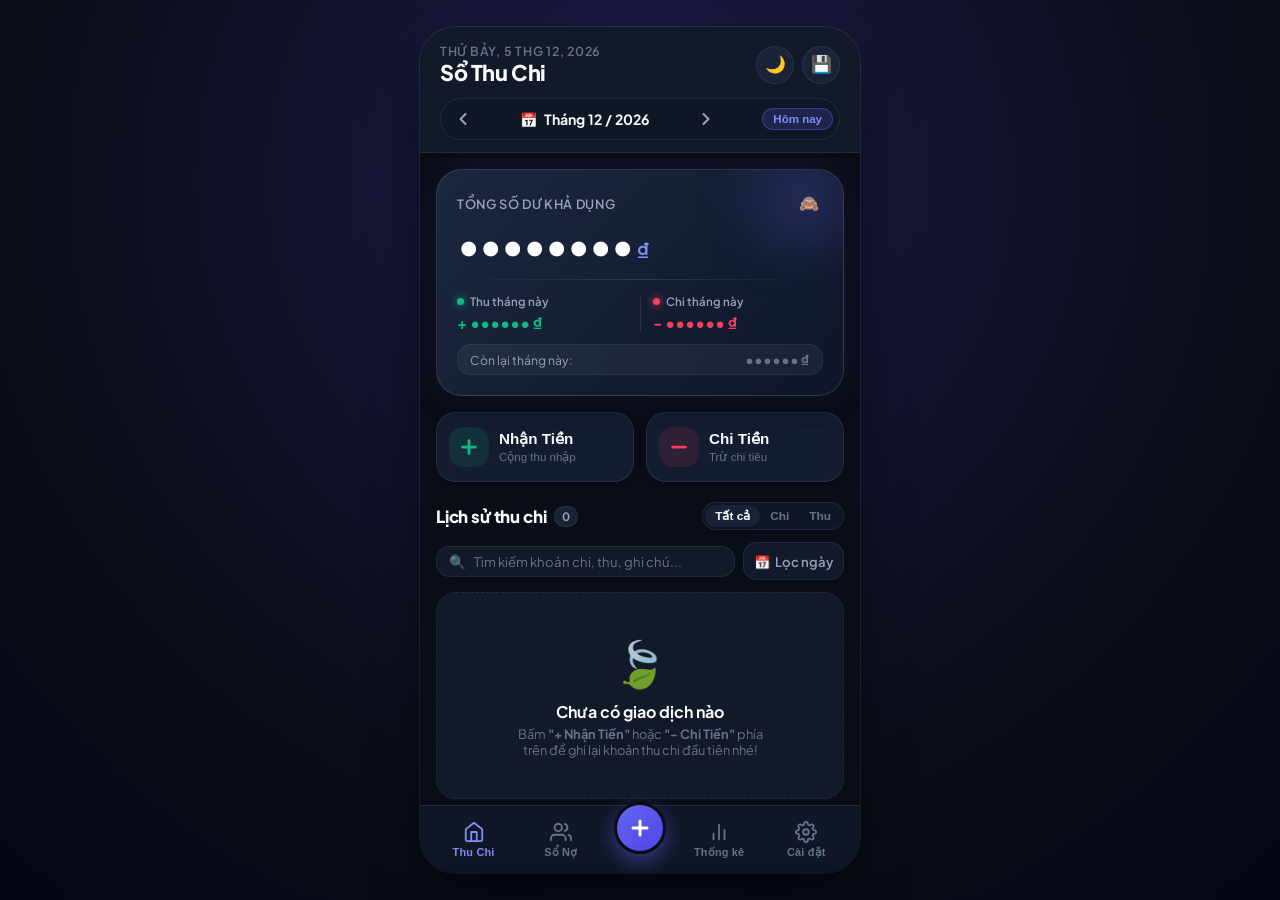
==== expense-tracker-app/android/app/src/main/assets/index.html @ 04d83566 "Add custom Date Range Filter with presets and stats aggregation" ====
<!DOCTYPE html>
<html lang="vi">
<head>
  <meta charset="UTF-8">
  <meta name="viewport" content="width=device-width, initial-scale=1.0, maximum-scale=1.0, user-scalable=no, viewport-fit=cover">
  <title>Sổ Thu Chi - Quản Lý Chi Tiêu Cá Nhân</title>
  <meta name="description" content="Ứng dụng quản lý thu chi cá nhân đơn giản, lưu trên máy, bảo mật tuyệt đối, xem chi tiêu theo tháng.">
  <meta name="theme-color" content="#0f172a">
  <meta name="apple-mobile-web-app-capable" content="yes">
  <meta name="apple-mobile-web-app-status-bar-style" content="black-translucent">
  <meta name="apple-mobile-web-app-title" content="Sổ Thu Chi">
  <link rel="icon" type="image/svg+xml" href="icon.svg">
  <link rel="apple-touch-icon" href="icon.svg">
  <link rel="manifest" href="manifest.json">
  <!-- Fonts -->
  <link rel="preconnect" href="https://fonts.googleapis.com">
  <link rel="preconnect" href="https://fonts.gstatic.com" crossorigin>
  <link href="https://fonts.googleapis.com/css2?family=Plus+Jakarta+Sans:wght@400;500;600;700;800&display=swap" rel="stylesheet">
  <link rel="stylesheet" href="style.css">
</head>
<body class="theme-dark">
  <div class="app-viewport">
    <div class="mobile-container" id="app">
      <!-- HEADER -->
      <header class="app-header">
        <div class="header-top">
          <div class="user-greeting">
            <span class="greeting-subtitle" id="current-day-label">Hôm nay</span>
            <h1 class="greeting-title">Sổ Thu Chi</h1>
          </div>
          <div class="header-actions">
            <button class="icon-btn" id="btn-theme-toggle" title="Đổi giao diện Sáng/Tối" aria-label="Đổi giao diện">
              <span class="icon" id="theme-icon">🌙</span>
            </button>
            <button class="icon-btn" id="btn-export-quick" title="Sao lưu nhanh dữ liệu" aria-label="Sao lưu">
              <span class="icon">💾</span>
            </button>
          </div>
        </div>

        <!-- MONTH SELECTOR -->
        <div class="month-selector-bar">
          <button class="nav-arrow-btn" id="prev-month-btn" aria-label="Tháng trước">
            <svg width="20" height="20" viewBox="0 0 24 24" fill="none" stroke="currentColor" stroke-width="2.5" stroke-linecap="round" stroke-linejoin="round"><polyline points="15 18 9 12 15 6"></polyline></svg>
          </button>
          <div class="month-display" id="month-display-btn">
            <span class="calendar-icon">📅</span>
            <span id="current-month-text" class="month-text">Tháng 10 / 2026</span>
          </div>
          <button class="nav-arrow-btn" id="next-month-btn" aria-label="Tháng sau">
            <svg width="20" height="20" viewBox="0 0 24 24" fill="none" stroke="currentColor" stroke-width="2.5" stroke-linecap="round" stroke-linejoin="round"><polyline points="9 18 15 12 9 6"></polyline></svg>
          </button>
          <button class="today-chip-btn" id="today-chip-btn">Hôm nay</button>
        </div>
      </header>

      <!-- MAIN CONTENT VIEW AREA -->
      <main class="app-main">
        <!-- VIEW 1: HOME (SỔ THU CHI) -->
        <section id="view-home" class="app-view active">
          <!-- FINANCIAL BALANCE CARD -->
          <div class="balance-card">
            <div class="balance-card-glow"></div>
            <div class="balance-top">
              <span class="balance-label">Tổng số dư khả dụng</span>
              <button class="balance-eye-btn" id="btn-toggle-balance-privacy" title="Ẩn/Hiện số tiền">
                <span id="balance-eye-icon">👁️</span>
              </button>
            </div>
            <div class="balance-amount-wrapper">
              <h2 class="balance-amount" id="total-balance-display">0 <span class="currency-symbol">₫</span></h2>
            </div>
            
            <div class="balance-divider"></div>

            <div class="month-stats-grid">
              <div class="stat-col income-stat">
                <div class="stat-header">
                  <span class="stat-indicator-dot green"></span>
                  <span class="stat-title">Thu tháng này</span>
                </div>
                <div class="stat-val green-text" id="month-income-display">+ 0 ₫</div>
              </div>
              <div class="stat-v-sep"></div>
              <div class="stat-col expense-stat">
                <div class="stat-header">
                  <span class="stat-indicator-dot red"></span>
                  <span class="stat-title">Chi tháng này</span>
                </div>
                <div class="stat-val red-text" id="month-expense-display">- 0 ₫</div>
              </div>
            </div>

            <div class="month-net-badge" id="month-net-badge">
              <span>Còn lại tháng này: </span>
              <strong id="month-net-display">0 ₫</strong>
            </div>
          </div>

          <!-- BIG FAST ACTION BUTTONS -->
          <div class="quick-action-row">
            <button class="hero-action-btn income-btn" id="btn-quick-income">
              <div class="btn-icon-circle green-bg">
                <svg width="22" height="22" viewBox="0 0 24 24" fill="none" stroke="currentColor" stroke-width="3" stroke-linecap="round" stroke-linejoin="round"><line x1="12" y1="5" x2="12" y2="19"></line><line x1="5" y1="12" x2="19" y2="12"></line></svg>
              </div>
              <div class="btn-texts">
                <span class="btn-primary-text">Nhận Tiền</span>
                <span class="btn-sub-text">Cộng thu nhập</span>
              </div>
            </button>

            <button class="hero-action-btn expense-btn" id="btn-quick-expense">
              <div class="btn-icon-circle red-bg">
                <svg width="22" height="22" viewBox="0 0 24 24" fill="none" stroke="currentColor" stroke-width="3" stroke-linecap="round" stroke-linejoin="round"><line x1="5" y1="12" x2="19" y2="12"></line></svg>
              </div>
              <div class="btn-texts">
                <span class="btn-primary-text">Chi Tiền</span>
                <span class="btn-sub-text">Trừ chi tiêu</span>
              </div>
            </button>
          </div>

          <!-- TRANSACTIONS SECTION -->
          <div class="transactions-section">
            <div class="section-header-row">
              <div class="title-with-count">
                <h3 class="section-title">Lịch sử thu chi</h3>
                <span class="count-badge" id="tx-count-badge">0</span>
              </div>
              <!-- Quick Filter Pills -->
              <div class="filter-pills">
                <button class="filter-pill active" data-filter="all">Tất cả</button>
                <button class="filter-pill" data-filter="expense">Chi</button>
                <button class="filter-pill" data-filter="income">Thu</button>
              </div>
            </div>

            <!-- SEARCH BAR & DATE FILTER ROW -->
            <div class="search-filter-row">
              <div class="search-box">
                <span class="search-icon">🔍</span>
                <input type="text" id="search-input" placeholder="Tìm kiếm khoản chi, thu, ghi chú..." />
                <button class="clear-search-btn" id="clear-search-btn" style="display: none;">✕</button>
              </div>
              <div class="date-filter-box" id="date-filter-box" title="Bấm để lọc theo khoảng ngày (quý, nửa năm, năm...)">
                <button type="button" class="btn-date-filter" id="btn-date-filter" aria-label="Lọc theo khoảng ngày">
                  <span class="date-icon">📅</span>
                  <span id="date-filter-text" class="date-text">Lọc ngày</span>
                </button>
                <button type="button" class="btn-clear-date" id="btn-clear-date" title="Xóa lọc ngày, xem cả tháng" style="display: none;" aria-label="Xóa lọc ngày">✕</button>
              </div>
            </div>

            <!-- ACTIVE DATE FILTER BANNER -->
            <div id="active-date-banner" class="active-date-banner" style="display: none;">
              <div class="banner-left">
                <span class="banner-icon">📅</span>
                <span>Đang lọc: <strong id="active-date-banner-text">--</strong></span>
              </div>
              <button type="button" id="btn-banner-clear-date" class="banner-clear-btn">Xem cả tháng ✕</button>
            </div>

            <!-- TRANSACTIONS LIST CONTAINER -->
            <div class="tx-list-container" id="tx-list-container">
              <!-- Rendered via JS -->
            </div>
          </div>
        </section>

        <!-- VIEW 2: STATISTICS (THỐNG KÊ CHI TIÊU) -->
        <section id="view-stats" class="app-view">
          <div class="stats-card">
            <h3 class="stats-heading">Phân tích tháng <span id="stats-month-label">10/2026</span></h3>
            
            <div class="stats-overview-box">
              <div class="stats-row">
                <span>Tổng chi tiêu:</span>
                <strong class="red-text" id="stats-total-expense">0 ₫</strong>
              </div>
              <div class="stats-row">
                <span>Tổng thu vào:</span>
                <strong class="green-text" id="stats-total-income">0 ₫</strong>
              </div>
              <div class="stats-row highlight">
                <span>Tỷ lệ tiết kiệm:</span>
                <strong id="stats-saving-rate">0%</strong>
              </div>
            </div>

            <!-- Spending Breakdown by Category -->
            <div class="breakdown-section">
              <h4 class="breakdown-title">Chi tiết theo danh mục</h4>
              <div id="stats-category-list" class="stats-category-list">
                <!-- Rendered via JS -->
              </div>
            </div>
          </div>
        </section>

        <!-- VIEW: DEBT TRACKER (SỔ NỢ) -->
        <section id="view-debts" class="app-view">
          <div class="debts-header-card">
            <div class="debts-summary-row">
              <div class="debts-summary-item">
                <span class="debts-summary-label">Tổng tiền đang cho vay</span>
                <h3 class="debts-summary-val red-text" id="debts-total-remaining">0 ₫</h3>
              </div>
              <button type="button" class="btn-create-debt" id="btn-open-create-debt">
                <span>+ Cho vay mới</span>
              </button>
            </div>
            <div class="debts-stats-mini">
              <span>Đã thu hồi: <strong class="green-text" id="debts-total-repaid">0 ₫</strong></span>
              <span>•</span>
              <span id="debts-people-count">0 người đang nợ</span>
            </div>
          </div>

          <!-- DEBTS FILTER TABS -->
          <div class="debts-filter-row">
            <button class="debt-filter-btn active" data-debt-filter="active">Đang nợ (<span id="count-debts-active">0</span>)</button>
            <button class="debt-filter-btn" data-debt-filter="settled">Đã trả hết (<span id="count-debts-settled">0</span>)</button>
            <button class="debt-filter-btn" data-debt-filter="all">Tất cả</button>
          </div>

          <!-- DEBTS LIST CONTAINER -->
          <div class="debts-list-container" id="debts-list-container">
            <!-- Rendered via JS -->
          </div>
        </section>

        <!-- VIEW 3: SETTINGS & BACKUP (CÀI ĐẶT & SAO LƯU) -->
        <section id="view-settings" class="app-view">
          <!-- CLOUD SYNC & GOOGLE ACCOUNT CARD -->
          <div class="settings-group" id="group-cloud-sync" style="background: linear-gradient(135deg, rgba(99, 102, 241, 0.12) 0%, rgba(6, 182, 212, 0.08) 100%); border: 1px solid rgba(99, 102, 241, 0.35); border-radius: var(--radius-xl); padding: 18px; margin-bottom: 20px;">
            <div style="display: flex; justify-content: space-between; align-items: center; margin-bottom: 10px;">
              <h3 style="margin: 0; font-size: 1.05rem; font-weight: 800; color: var(--text-primary); display: flex; align-items: center; gap: 8px;">
                ☁️ Đồng Bộ Đám Mây
              </h3>
              <span id="sync-status-badge" style="font-size: 0.72rem; padding: 3px 10px; border-radius: 12px; font-weight: 700; background: rgba(148, 163, 184, 0.2); color: var(--text-muted);">
                Chưa đăng nhập
              </span>
            </div>

            <!-- Khi CHƯA đăng nhập -->
            <div id="cloud-unauth-box" style="display: block;">
              <p style="font-size: 0.8rem; color: var(--text-secondary); margin: 0 0 14px 0; line-height: 1.4;">
                Đăng nhập tài khoản để tự động lưu dữ liệu lên đám mây Google. Đổi máy hay hỏng điện thoại chỉ cần đăng nhập lại là dữ liệu tự khôi phục 100%!
              </p>
              <div style="display: flex; flex-direction: column; gap: 8px;">
                <button type="button" id="btn-login-google" style="display: flex; align-items: center; justify-content: center; gap: 10px; padding: 12px; border-radius: var(--radius-lg); background: #ffffff; color: #1f2937; border: 1px solid #e5e7eb; font-weight: 700; font-size: 0.88rem; cursor: pointer; box-shadow: 0 2px 8px rgba(0,0,0,0.15); transition: var(--transition);">
                  <svg width="18" height="18" viewBox="0 0 48 48"><path fill="#EA4335" d="M24 9.5c3.54 0 6.71 1.22 9.21 3.6l6.85-6.85C35.9 2.38 30.47 0 24 0 14.62 0 6.51 5.38 2.56 13.22l7.98 6.19C12.43 13.72 17.74 9.5 24 9.5z"/><path fill="#4285F4" d="M46.98 24.55c0-1.57-.15-3.09-.38-4.55H24v9.02h12.94c-.58 2.96-2.26 5.48-4.78 7.18l7.73 6c4.51-4.18 7.09-10.36 7.09-17.65z"/><path fill="#FBBC05" d="M10.53 28.59c-.48-1.45-.76-2.99-.76-4.59s.27-3.14.76-4.59l-7.98-6.19C.92 16.46 0 20.12 0 24c0 3.88.92 7.54 2.56 10.78l7.97-6.19z"/><path fill="#34A853" d="M24 48c6.48 0 11.93-2.13 15.89-5.81l-7.73-6c-2.15 1.45-4.92 2.3-8.16 2.3-6.26 0-11.57-4.22-13.47-9.91l-7.98 6.19C6.51 42.62 14.62 48 24 48z"/></svg>
                  Đăng nhập bằng Google
                </button>
                <button type="button" id="btn-login-email-modal" class="dialog-btn secondary" style="padding: 10px; font-size: 0.82rem; text-align: center; border-radius: var(--radius-lg); background: rgba(255,255,255,0.06); border: 1px solid var(--border-color); color: var(--text-primary); cursor: pointer;">
                  Đăng nhập / Đăng ký bằng Email & Mật khẩu
                </button>
              </div>
            </div>

            <!-- Khi ĐÃ đăng nhập -->
            <div id="cloud-auth-box" style="display: none;">
              <div style="display: flex; align-items: center; gap: 12px; margin-bottom: 14px;">
                <div id="user-avatar" style="width: 44px; height: 44px; border-radius: 50%; background: #6366f1; color: #fff; font-weight: 800; font-size: 1.1rem; display: flex; align-items: center; justify-content: center; flex-shrink: 0; border: 2px solid #818cf8; overflow: hidden;">
                  U
                </div>
                <div style="flex: 1; overflow: hidden;">
                  <div id="user-display-name" style="font-weight: 800; font-size: 0.95rem; color: var(--text-primary); text-overflow: ellipsis; overflow: hidden; white-space: nowrap;">
                    Tên tài khoản
                  </div>
                  <div id="user-display-email" style="font-size: 0.78rem; color: var(--text-secondary); text-overflow: ellipsis; overflow: hidden; white-space: nowrap;">
                    email@gmail.com
                  </div>
                </div>
              </div>
              <div style="display: flex; gap: 8px;">
                <button type="button" id="btn-manual-sync" class="setting-action-btn primary" style="flex: 1; padding: 10px; font-size: 0.82rem; background: #6366f1;">
                  🔄 Đồng bộ ngay
                </button>
                <button type="button" id="btn-logout" class="setting-action-btn" style="padding: 10px 14px; font-size: 0.82rem;">
                  Đăng xuất
                </button>
              </div>
            </div>
          </div>

          <div class="settings-group">
            <h3 class="settings-group-title">Thiết lập ví</h3>
            
            <div class="setting-item">
              <div class="setting-info">
                <span class="setting-name">Số dư ban đầu</span>
                <span class="setting-desc">Số tiền sẵn có trong ví (tự cộng dồn khi thu hồi nợ)</span>
              </div>
              <div style="display: flex; align-items: center; gap: 8px;">
                <span class="setting-badge" id="setting-initial-balance-val">0 ₫</span>
                <button class="setting-action-btn" id="btn-set-initial-balance">Chỉnh sửa</button>
              </div>
            </div>

            <div class="setting-item">
              <div class="setting-info">
                <span class="setting-name">Đơn vị tiền tệ</span>
                <span class="setting-desc">Đồng Việt Nam (VND - ₫)</span>
              </div>
              <span class="setting-badge">VND</span>
            </div>
          </div>

          <div class="settings-group">
            <h3 class="settings-group-title">Sao lưu & Bảo vệ dữ liệu</h3>
            <p class="settings-note">💡 Tất cả dữ liệu được lưu an toàn 100% trong bộ nhớ máy của bạn, không gửi lên bất kỳ máy chủ nào.</p>

            <div class="setting-item">
              <div class="setting-info">
                <span class="setting-name">Xuất file sao lưu (JSON)</span>
                <span class="setting-desc">Tải dữ liệu về máy để cất giữ hoặc đổi điện thoại</span>
              </div>
              <div style="display: flex; gap: 8px;">
                <button class="setting-action-btn" id="btn-preview-json">Xem mã</button>
                <button class="setting-action-btn primary" id="btn-export-json">Tải về</button>
              </div>
            </div>

            <div class="setting-item">
              <div class="setting-info">
                <span class="setting-name">Xuất ra Excel (CSV)</span>
                <span class="setting-desc">Xem bảng tính chi tiết thu chi trên máy tính</span>
              </div>
              <button class="setting-action-btn" id="btn-export-csv">Xuất CSV</button>
            </div>

            <div class="setting-item">
              <div class="setting-info">
                <span class="setting-name">Khôi phục dữ liệu từ file</span>
                <span class="setting-desc">Nhập lại file sao lưu JSON đã tải trước đó</span>
              </div>
              <div style="display: flex; gap: 8px;">
                <button class="setting-action-btn" id="btn-trigger-import">Chọn file</button>
                <button class="setting-action-btn" id="btn-trigger-paste">Dán mã</button>
              </div>
              <input type="file" id="file-import-input" accept=".json,application/json,text/plain" style="display: none;" />
            </div>
          </div>

          <div class="settings-group danger-zone">
            <h3 class="settings-group-title text-danger">Vùng nguy hiểm</h3>
            <div class="setting-item">
              <div class="setting-info">
                <span class="setting-name text-danger">Xóa toàn bộ dữ liệu</span>
                <span class="setting-desc">Xóa trắng tất cả ghi chép và đưa về ban đầu</span>
              </div>
              <button class="setting-action-btn danger" id="btn-reset-all">Xóa hết</button>
            </div>
          </div>



          <div class="app-version-footer">
            <span>Sổ Thu Chi Cá Nhân • Phiên bản 1.0.0</span>
            <small>Lưu trữ nội bộ an toàn & riêng tư</small>
          </div>
        </section>
      </main>

      <!-- BOTTOM NAVIGATION BAR -->
      <nav class="bottom-nav">
        <button class="nav-item active" data-view="view-home" id="nav-btn-home">
          <span class="nav-icon">
            <svg width="22" height="22" viewBox="0 0 24 24" fill="none" stroke="currentColor" stroke-width="2" stroke-linecap="round" stroke-linejoin="round"><path d="M3 9l9-7 9 7v11a2 2 0 0 1-2 2H5a2 2 0 0 1-2-2z"></path><polyline points="9 22 9 12 15 12 15 22"></polyline></svg>
          </span>
          <span class="nav-label">Thu Chi</span>
        </button>

        <button class="nav-item" data-view="view-debts" id="nav-btn-debts">
          <span class="nav-icon">
            <svg width="22" height="22" viewBox="0 0 24 24" fill="none" stroke="currentColor" stroke-width="2" stroke-linecap="round" stroke-linejoin="round"><path d="M17 21v-2a4 4 0 0 0-4-4H5a4 4 0 0 0-4 4v2"></path><circle cx="9" cy="7" r="4"></circle><path d="M23 21v-2a4 4 0 0 0-3-3.87"></path><path d="M16 3.13a4 4 0 0 1 0 7.75"></path></svg>
          </span>
          <span class="nav-label">Sổ Nợ</span>
        </button>

        <!-- Floating Add Center Button -->
        <button class="nav-fab-btn" id="btn-fab-add" aria-label="Thêm khoản thu chi">
          <div class="fab-circle">
            <svg width="24" height="24" viewBox="0 0 24 24" fill="none" stroke="currentColor" stroke-width="3" stroke-linecap="round" stroke-linejoin="round"><line x1="12" y1="5" x2="12" y2="19"></line><line x1="5" y1="12" x2="19" y2="12"></line></svg>
          </div>
        </button>

        <button class="nav-item" data-view="view-stats" id="nav-btn-stats">
          <span class="nav-icon">
            <svg width="22" height="22" viewBox="0 0 24 24" fill="none" stroke="currentColor" stroke-width="2" stroke-linecap="round" stroke-linejoin="round"><line x1="18" y1="20" x2="18" y2="10"></line><line x1="12" y1="20" x2="12" y2="4"></line><line x1="6" y1="20" x2="6" y2="14"></line></svg>
          </span>
          <span class="nav-label">Thống kê</span>
        </button>

        <button class="nav-item" data-view="view-settings" id="nav-btn-settings">
          <span class="nav-icon">
            <svg width="22" height="22" viewBox="0 0 24 24" fill="none" stroke="currentColor" stroke-width="2" stroke-linecap="round" stroke-linejoin="round"><circle cx="12" cy="12" r="3"></circle><path d="M19.4 15a1.65 1.65 0 0 0 .33 1.82l.06.06a2 2 0 0 1 0 2.83 2 2 0 0 1-2.83 0l-.06-.06a1.65 1.65 0 0 0-1.82-.33 1.65 1.65 0 0 0-1 1.51V21a2 2 0 0 1-2 2 2 2 0 0 1-2-2v-.09A1.65 1.65 0 0 0 9 19.4a1.65 1.65 0 0 0-1.82.33l-.06.06a2 2 0 0 1-2.83 0 2 2 0 0 1 0-2.83l.06-.06a1.65 1.65 0 0 0 .33-1.82 1.65 1.65 0 0 0-1.51-1H3a2 2 0 0 1-2-2 2 2 0 0 1 2-2h.09A1.65 1.65 0 0 0 4.6 9a1.65 1.65 0 0 0-.33-1.82l-.06-.06a2 2 0 0 1 0-2.83 2 2 0 0 1 2.83 0l.06.06a1.65 1.65 0 0 0 1.82.33H9a1.65 1.65 0 0 0 1-1.51V3a2 2 0 0 1 2-2 2 2 0 0 1 2 2v.09a1.65 1.65 0 0 0 1 1.51 1.65 1.65 0 0 0 1.82-.33l.06-.06a2 2 0 0 1 2.83 0 2 2 0 0 1 0 2.83l-.06.06a1.65 1.65 0 0 0-.33 1.82V9a1.65 1.65 0 0 0 1.51 1H21a2 2 0 0 1 2 2 2 2 0 0 1-2 2h-.09a1.65 1.65 0 0 0-1.51 1z"></path></svg>
          </span>
          <span class="nav-label">Cài đặt</span>
        </button>
      </nav>

      <!-- BOTTOM SHEET MODAL: ADD / EDIT TRANSACTION -->
      <div class="bottom-sheet-backdrop" id="modal-backdrop"></div>
      <div class="bottom-sheet" id="modal-tx">
        <div class="sheet-drag-handle"></div>
        <div class="sheet-header">
          <h3 class="sheet-title" id="sheet-title">Thêm Giao Dịch Mới</h3>
          <button class="sheet-close-btn" id="modal-close-btn" aria-label="Đóng">&times;</button>
        </div>

        <div class="sheet-body">
          <!-- TYPE SWITCHER -->
          <div class="tx-type-toggle">
            <button class="type-btn expense-toggle active" id="btn-type-expense" type="button">
              <span class="type-dot red"></span> Chi Tiêu
            </button>
            <button class="type-btn income-toggle" id="btn-type-income" type="button">
              <span class="type-dot green"></span> Thu Nhập
            </button>
          </div>

          <!-- AMOUNT INPUT -->
          <div class="form-group amount-group">
            <label class="form-label">Số tiền (VNĐ)</label>
            <div class="amount-input-box">
              <input type="text" inputmode="numeric" id="input-amount" placeholder="0" class="amount-field" autocomplete="off" />
              <span class="amount-suffix">₫</span>
            </div>
            <!-- QUICK AMOUNT PILLS -->
            <div class="quick-amounts-bar">
              <button type="button" class="quick-amt-chip" data-add="10000">+10k</button>
              <button type="button" class="quick-amt-chip" data-add="20000">+20k</button>
              <button type="button" class="quick-amt-chip" data-add="50000">+50k</button>
              <button type="button" class="quick-amt-chip" data-add="100000">+100k</button>
              <button type="button" class="quick-amt-chip" data-add="200000">+200k</button>
              <button type="button" class="quick-amt-chip" data-add="500000">+500k</button>
              <button type="button" class="quick-amt-chip" data-add="1000000">+1tr</button>
              <button type="button" class="quick-amt-chip" data-add="2000000">+2tr</button>
              <button type="button" class="quick-amt-chip clear-amt" id="btn-clear-amount">Xóa</button>
            </div>
          </div>

          <!-- CATEGORY SELECTOR -->
          <div class="form-group">
            <label class="form-label">Chọn danh mục</label>
            <div class="categories-grid" id="categories-grid">
              <!-- Rendered via JS based on type -->
            </div>
          </div>

          <!-- NOTE (OPTIONAL) -->
          <div class="form-group">
            <label class="form-label">Ghi chú (Tùy chọn)</label>
            <input type="text" id="input-note" class="form-input" placeholder="Ví dụ: Ăn sáng phở bò, đổ xăng xe, lương tháng..." />
          </div>

          <!-- DATE SELECTOR -->
          <div class="form-group">
            <label class="form-label">Ngày giao dịch</label>
            <input type="date" id="input-date" class="form-input" />
          </div>

          <!-- SUBMIT & DELETE BUTTONS -->
          <div class="modal-actions" style="display: flex; gap: 10px;">
            <button type="button" class="btn-submit" id="btn-save-tx" style="flex: 1;">
              <span id="submit-btn-text">Lưu Khoản Chi</span>
            </button>
            <button type="button" class="btn-modal-delete" id="btn-modal-delete-tx" style="display: none; background: rgba(239, 68, 68, 0.12); color: #ef4444; border: 1px solid rgba(239, 68, 68, 0.25); border-radius: var(--radius-lg); padding: 0 16px; font-weight: 700; font-size: 0.85rem; cursor: pointer;">
              Xóa
            </button>
          </div>
        </div>
      </div>

      <!-- MODAL: SET INITIAL BALANCE -->
      <div class="modal-dialog-backdrop" id="dialog-balance-backdrop" style="display: none;">
        <div class="modal-dialog">
          <h4 class="dialog-title">Đặt số dư ban đầu</h4>
          <p class="dialog-desc">Nhập số tiền hiện có trong tài khoản hoặc ví của bạn để bắt đầu tính toán chính xác:</p>
          <div class="amount-input-box dialog-input-box">
            <input type="text" inputmode="numeric" id="input-init-balance" class="amount-field" placeholder="0" />
            <span class="amount-suffix">₫</span>
          </div>
          <div class="dialog-buttons">
            <button class="dialog-btn secondary" id="btn-cancel-init-balance">Hủy</button>
            <button class="dialog-btn primary" id="btn-confirm-init-balance">Xác nhận</button>
          </div>
        </div>
      </div>

      <!-- MODAL: PREVIEW JSON EXPORT -->
      <div class="modal-dialog-backdrop" id="dialog-preview-json-backdrop" style="display: none;">
        <div class="modal-dialog" style="max-width: 420px; width: 90%;">
          <div style="display: flex; justify-content: space-between; align-items: center; margin-bottom: 8px;">
            <h4 class="dialog-title" style="margin: 0;">Mã sao lưu hiện tại (JSON)</h4>
            <span id="preview-json-count" style="font-size: 0.75rem; background: var(--surface-secondary); padding: 2px 8px; border-radius: 12px; color: var(--text-secondary); font-weight: 600;"></span>
          </div>
          <p class="dialog-desc" style="margin-bottom: 10px; font-size: 0.8rem;">Dưới đây là toàn bộ dữ liệu đang lưu trong máy của bạn (hoàn toàn không có dữ liệu mẫu):</p>
          <textarea id="text-preview-json" class="form-input" rows="8" readonly style="width: 100%; font-family: monospace; font-size: 0.75rem; line-height: 1.4; margin-bottom: 14px; padding: 10px; border-radius: 8px; resize: vertical; box-sizing: border-box; background: var(--surface-secondary); color: var(--text-primary);"></textarea>
          <div class="dialog-buttons">
            <button class="dialog-btn secondary" id="btn-close-preview-json">Đóng</button>
            <button class="dialog-btn primary" id="btn-copy-preview-json">📋 Sao chép mã</button>
          </div>
        </div>
      </div>

      <!-- MODAL: DATE RANGE FILTER (LỌC KHOẢNG NGÀY TÙY CHỌN) -->
      <div class="modal-dialog-backdrop" id="dialog-date-range-backdrop" style="display: none;">
        <div class="modal-dialog" style="max-width: 360px;">
          <div style="display: flex; justify-content: space-between; align-items: center; margin-bottom: 10px;">
            <h4 class="dialog-title" style="margin: 0; font-size: 1.05rem;">📅 Lọc Khoảng Ngày</h4>
            <button type="button" id="btn-close-date-range" style="background: none; border: none; font-size: 1.3rem; color: var(--text-muted); cursor: pointer; padding: 2px 6px;">&times;</button>
          </div>
          <p class="dialog-desc" style="margin-bottom: 12px; font-size: 0.78rem;">
            Chọn ngày bắt đầu và kết thúc để xem chi tiêu theo khoảng ngày bất kỳ (nửa năm, cả quý, năm nay...):
          </p>

          <div style="display: grid; grid-template-columns: 1fr 1fr; gap: 10px; margin-bottom: 12px;">
            <div>
              <label style="font-size: 0.75rem; color: var(--text-secondary); display: block; margin-bottom: 4px;">Từ ngày:</label>
              <input type="date" id="input-range-start" class="form-input" style="width: 100%; box-sizing: border-box; padding: 8px 10px; font-size: 0.82rem;" />
            </div>
            <div>
              <label style="font-size: 0.75rem; color: var(--text-secondary); display: block; margin-bottom: 4px;">Đến ngày:</label>
              <input type="date" id="input-range-end" class="form-input" style="width: 100%; box-sizing: border-box; padding: 8px 10px; font-size: 0.82rem;" />
            </div>
          </div>

          <!-- Nút chọn khoảng thời gian nhanh -->
          <div style="margin-bottom: 14px;">
            <span style="font-size: 0.72rem; color: var(--text-muted); display: block; margin-bottom: 6px;">Mốc thời gian nhanh:</span>
            <div style="display: flex; flex-wrap: wrap; gap: 6px;">
              <button type="button" class="quick-amt-chip" data-range-preset="today">Hôm nay</button>
              <button type="button" class="quick-amt-chip" data-range-preset="yesterday">Hôm qua</button>
              <button type="button" class="quick-amt-chip" data-range-preset="this-week">Tuần này</button>
              <button type="button" class="quick-amt-chip" data-range-preset="this-month">Tháng này</button>
              <button type="button" class="quick-amt-chip" data-range-preset="last-month">Tháng trước</button>
              <button type="button" class="quick-amt-chip" data-range-preset="this-quarter">Quý này (3 tháng)</button>
              <button type="button" class="quick-amt-chip" data-range-preset="half-year">Nửa năm (6 tháng)</button>
              <button type="button" class="quick-amt-chip" data-range-preset="this-year">Năm nay (Cả năm)</button>
            </div>
          </div>

          <div class="dialog-buttons" style="display: flex; gap: 8px;">
            <button type="button" class="dialog-btn secondary" id="btn-reset-date-range" style="flex: 1; padding: 10px; font-size: 0.82rem;">Xem cả tháng</button>
            <button type="button" class="dialog-btn primary" id="btn-apply-date-range" style="flex: 1; padding: 10px; font-size: 0.82rem; font-weight: 700;">Áp dụng lọc</button>
          </div>
        </div>
      </div>

      <!-- MODAL: PASTE JSON IMPORT -->
      <div class="modal-dialog-backdrop" id="dialog-paste-backdrop" style="display: none;">
        <div class="modal-dialog" style="max-width: 380px;">
          <h4 class="dialog-title">Dán nội dung JSON</h4>
          <p class="dialog-desc">Mở file sao lưu JSON (hoặc copy tin nhắn gửi file), dán toàn bộ văn bản vào ô dưới đây để khôi phục:</p>
          <textarea id="input-paste-json" class="form-input" rows="6" style="width: 100%; font-family: monospace; font-size: 0.78rem; margin-bottom: 14px; padding: 10px; border-radius: 8px; resize: vertical; box-sizing: border-box;" placeholder='{"version": 1, "transactions": [...]}'></textarea>
          <div class="dialog-buttons">
            <button class="dialog-btn secondary" id="btn-cancel-paste-json">Hủy</button>
            <button class="dialog-btn primary" id="btn-confirm-paste-json">Khôi phục ngay</button>
          </div>
        </div>
      </div>

      <!-- MODAL: EMAIL/PASSWORD AUTH -->
      <div class="modal-dialog-backdrop" id="dialog-auth-backdrop" style="display: none;">
        <div class="modal-dialog" style="max-width: 360px;">
          <h4 class="dialog-title" id="auth-modal-title">Đăng nhập tài khoản</h4>
          <p class="dialog-desc" id="auth-modal-desc" style="white-space: pre-line; line-height: 1.5; font-size: 0.8rem;">Nhập Email (Gmail) và mật khẩu để đồng bộ dữ liệu lên đám mây:</p>
          <div style="display: flex; flex-direction: column; gap: 12px; margin-bottom: 16px;">
            <div>
              <label style="font-size: 0.75rem; color: var(--text-secondary); display: block; margin-bottom: 4px;">Email (Gmail):</label>
              <input type="email" id="auth-input-email" class="form-input" placeholder="tenban@gmail.com" style="width: 100%; box-sizing: border-box; padding: 10px;" />
            </div>
            <div>
              <label style="font-size: 0.75rem; color: var(--text-secondary); display: block; margin-bottom: 4px;">Mật khẩu (tối thiểu 6 ký tự):</label>
              <input type="password" id="auth-input-password" class="form-input" placeholder="••••••••" style="width: 100%; box-sizing: border-box; padding: 10px;" />
            </div>
          </div>
          <div class="dialog-buttons" style="flex-direction: column; gap: 8px;">
            <button class="dialog-btn primary" id="btn-auth-submit" style="width: 100%; padding: 12px; font-weight: 800;">Đăng nhập</button>
            <button class="dialog-btn secondary" id="btn-auth-toggle-mode" style="width: 100%; padding: 10px; font-size: 0.8rem;">Chưa có tài khoản? Nhấn để Đăng ký mới</button>
            <button class="dialog-btn secondary" id="btn-auth-cancel" style="width: 100%; padding: 8px; font-size: 0.8rem; background: transparent; border: none; color: var(--text-muted); cursor: pointer;">Hủy bỏ</button>
          </div>
        </div>
      </div>

      <!-- MODAL: CREATE / ADD DEBT (CHO VAY / VAY THÊM) -->
      <div class="bottom-sheet-backdrop" id="modal-debt-create-backdrop" style="display: none;"></div>
      <div class="bottom-sheet" id="modal-debt-create" style="display: none;">
        <div class="sheet-drag-handle"></div>
        <div class="sheet-header">
          <h3 class="sheet-title" id="debt-modal-title">Ghi Khoản Cho Vay</h3>
          <button class="sheet-close-btn" id="debt-modal-close-btn" aria-label="Đóng">&times;</button>
        </div>
        <div class="sheet-body">
          <!-- PERSON INPUT -->
          <div class="form-group">
            <label class="form-label">Người vay (Tên bạn bè / đối tác) *</label>
            <input type="text" id="debt-input-person" class="form-input" placeholder="Ví dụ: Tuấn, Lan, Nam..." autocomplete="off" />
            <div id="debt-person-suggestions" class="quick-tags-row" style="margin-top: 6px; display: flex; flex-wrap: wrap; gap: 6px;"></div>
          </div>

          <!-- AMOUNT INPUT -->
          <div class="form-group amount-group">
            <label class="form-label">Số tiền cho vay (VNĐ) *</label>
            <div class="amount-input-box">
              <input type="text" inputmode="numeric" id="debt-input-amount" placeholder="0" class="amount-field" autocomplete="off" />
              <span class="amount-suffix">₫</span>
            </div>
            <!-- QUICK AMOUNT PILLS -->
            <div class="quick-amounts-bar">
              <button type="button" class="quick-amt-chip" data-debt-add="100000">+100k</button>
              <button type="button" class="quick-amt-chip" data-debt-add="200000">+200k</button>
              <button type="button" class="quick-amt-chip" data-debt-add="500000">+500k</button>
              <button type="button" class="quick-amt-chip" data-debt-add="1000000">+1tr</button>
              <button type="button" class="quick-amt-chip" data-debt-add="2000000">+2tr</button>
              <button type="button" class="quick-amt-chip" data-debt-add="5000000">+5tr</button>
              <button type="button" class="quick-amt-chip clear-amt" id="debt-btn-clear-amount">Xóa</button>
            </div>
          </div>

          <!-- DATE SELECTOR -->
          <div class="form-group">
            <label class="form-label">Ngày cho vay</label>
            <input type="date" id="debt-input-date" class="form-input" />
          </div>

          <!-- NOTE (OPTIONAL) -->
          <div class="form-group">
            <label class="form-label">Ghi chú (Tùy chọn)</label>
            <input type="text" id="debt-input-note" class="form-input" placeholder="Ví dụ: Mượn đóng học phí, mượn sửa xe..." />
          </div>

          <!-- SUBMIT BUTTON -->
          <div class="modal-actions">
            <button type="button" class="btn-submit expense-mode" id="btn-save-debt">
              <span id="debt-submit-btn-text">Xác Nhận Cho Vay (-)</span>
            </button>
          </div>
        </div>
      </div>

      <!-- MODAL: REPAY DEBT (THU NỢ - TRẢ BỚT / TRẢ HẾT) -->
      <div class="bottom-sheet-backdrop" id="modal-debt-repay-backdrop" style="display: none;"></div>
      <div class="bottom-sheet" id="modal-debt-repay" style="display: none;">
        <div class="sheet-drag-handle"></div>
        <div class="sheet-header">
          <h3 class="sheet-title">Thu Hồi Nợ (Người Trả Tiền)</h3>
          <button class="sheet-close-btn" id="repay-modal-close-btn" aria-label="Đóng">&times;</button>
        </div>
        <div class="sheet-body">
          <!-- PERSON SUMMARY INFO -->
          <div style="background: rgba(99, 102, 241, 0.08); border: 1px solid rgba(99, 102, 241, 0.25); border-radius: var(--radius-md); padding: 12px; margin-bottom: 14px; display: flex; justify-content: space-between; align-items: center;">
            <div>
              <span style="font-size: 0.75rem; color: var(--text-secondary); display: block;">Người trả tiền:</span>
              <strong id="repay-person-name" style="font-size: 1.05rem; color: var(--text-primary);">--</strong>
            </div>
            <div style="text-align: right;">
              <span style="font-size: 0.75rem; color: var(--text-secondary); display: block;">Còn nợ hiện tại:</span>
              <strong id="repay-remaining-amount" class="red-text" style="font-size: 1rem;">0 ₫</strong>
            </div>
          </div>

          <!-- REPAY AMOUNT INPUT -->
          <div class="form-group amount-group">
            <label class="form-label">Số tiền trả lần này (VNĐ) *</label>
            <div class="amount-input-box">
              <input type="text" inputmode="numeric" id="repay-input-amount" placeholder="0" class="amount-field" autocomplete="off" />
              <span class="amount-suffix">₫</span>
            </div>
            <!-- QUICK REPAY BUTTONS -->
            <div class="quick-amounts-bar">
              <button type="button" class="quick-amt-chip" id="btn-repay-full" style="background: rgba(16, 185, 129, 0.15); color: #10b981; font-weight: 700;">Trả hết toàn bộ</button>
              <button type="button" class="quick-amt-chip" data-repay-add="100000">+100k</button>
              <button type="button" class="quick-amt-chip" data-repay-add="200000">+200k</button>
              <button type="button" class="quick-amt-chip" data-repay-add="500000">+500k</button>
              <button type="button" class="quick-amt-chip" data-repay-add="1000000">+1tr</button>
            </div>
          </div>

          <!-- REPAY DATE -->
          <div class="form-group">
            <label class="form-label">Ngày nhận tiền</label>
            <input type="date" id="repay-input-date" class="form-input" />
          </div>

          <!-- NOTE (OPTIONAL) -->
          <div class="form-group">
            <label class="form-label">Ghi chú (Tùy chọn)</label>
            <input type="text" id="repay-input-note" class="form-input" placeholder="Ví dụ: Chuyển khoản Vietcombank, trả trước một ít..." />
          </div>

          <!-- SUBMIT BUTTON -->
          <div class="modal-actions">
            <button type="button" class="btn-submit income-mode" id="btn-confirm-repay">
              <span>Xác Nhận Thu Nợ (+)</span>
            </button>
          </div>
        </div>
      </div>

      <!-- MODAL: DEBT DETAIL & TIMELINE -->
      <div class="bottom-sheet-backdrop" id="modal-debt-detail-backdrop" style="display: none;"></div>
      <div class="bottom-sheet" id="modal-debt-detail" style="display: none;">
        <div class="sheet-drag-handle"></div>
        <div class="sheet-header">
          <h3 class="sheet-title" id="detail-person-title">Chi Tiết Nợ</h3>
          <button class="sheet-close-btn" id="detail-modal-close-btn" aria-label="Đóng">&times;</button>
        </div>
        <div class="sheet-body">
          <div class="debt-detail-overview" id="debt-detail-overview">
            <!-- Dynamic stats summary -->
          </div>

          <div style="display: flex; justify-content: space-between; align-items: center; margin: 14px 0 8px 0;">
            <h4 style="margin: 0; font-size: 0.9rem; font-weight: 700; color: var(--text-primary);">Lịch sử vay & trả</h4>
            <button type="button" id="btn-detail-add-more" style="background: none; border: none; color: #6366f1; font-size: 0.8rem; font-weight: 700; cursor: pointer;">+ Vay thêm</button>
          </div>

          <div class="debt-records-timeline" id="debt-records-timeline" style="max-height: 220px; overflow-y: auto;">
            <!-- Dynamic timeline items -->
          </div>

          <div class="modal-actions" style="margin-top: 16px; display: flex; gap: 8px;">
            <button type="button" class="btn-submit income-mode" id="btn-detail-action-repay" style="flex: 2;">
              <span>Thu Nợ / Người Này Trả Tiền (+)</span>
            </button>
            <button type="button" class="btn-modal-delete" id="btn-detail-delete-debt" style="flex: 1; background: rgba(239, 68, 68, 0.12); color: #ef4444; border: 1px solid rgba(239, 68, 68, 0.25); border-radius: var(--radius-lg); font-weight: 700; font-size: 0.8rem; cursor: pointer;">
              Xóa hồ sơ
            </button>
          </div>
        </div>
      </div>

      <!-- TOAST NOTIFICATION -->
      <div class="toast-message" id="toast"></div>

    </div>
  </div>

  <!-- Firebase SDKs (Local Lib) -->
  <script src="lib/firebase-app-compat.js"></script>
  <script src="lib/firebase-auth-compat.js"></script>
  <script src="lib/firebase-firestore-compat.js"></script>
  <script src="app.js"></script>
</body>
</html>
---- expense-tracker-app/android/app/src/main/assets/style.css ----
/* =========================================================
   SỔ THU CHI - MODERN MOBILE FINTECH DESIGN SYSTEM
   ========================================================= */

:root {
  /* Color Palette - Dark Mode Default */
  --bg-app: #090d16;
  --bg-surface: #121929;
  --bg-card: rgba(23, 32, 53, 0.85);
  --bg-card-subtle: #192338;
  --bg-input: #0f1626;
  --border-color: rgba(255, 255, 255, 0.08);
  --border-focus: rgba(99, 102, 241, 0.5);

  --text-primary: #f8fafc;
  --text-secondary: #94a3b8;
  --text-muted: #64748b;

  /* Income & Expense Accents */
  --income-green: #10b981;
  --income-green-glow: rgba(16, 185, 129, 0.25);
  --income-green-bg: rgba(16, 185, 129, 0.12);
  --income-green-dark: #059669;

  --expense-red: #f43f5e;
  --expense-red-glow: rgba(244, 63, 94, 0.25);
  --expense-red-bg: rgba(244, 63, 94, 0.12);
  --expense-red-dark: #e11d48;

  --brand-purple: #6366f1;
  --brand-purple-glow: rgba(99, 102, 241, 0.35);

  --radius-sm: 8px;
  --radius-md: 14px;
  --radius-lg: 20px;
  --radius-xl: 26px;
  --radius-full: 9999px;

  --shadow-sm: 0 2px 8px rgba(0, 0, 0, 0.2);
  --shadow-md: 0 8px 24px rgba(0, 0, 0, 0.3);
  --shadow-lg: 0 16px 40px rgba(0, 0, 0, 0.45);
  --shadow-glow: 0 0 30px rgba(99, 102, 241, 0.2);

  --font-family: 'Plus Jakarta Sans', system-ui, -apple-system, BlinkMacSystemFont, 'Segoe UI', Roboto, sans-serif;
  --transition: all 0.25s cubic-bezier(0.16, 1, 0.3, 1);
}

/* Light Theme Overrides */
body.theme-light {
  --bg-app: #f8fafc;
  --bg-surface: #ffffff;
  --bg-card: #ffffff;
  --bg-card-subtle: #f1f5f9;
  --bg-input: #f1f5f9;
  --border-color: rgba(0, 0, 0, 0.08);
  --border-focus: rgba(99, 102, 241, 0.6);

  --text-primary: #0f172a;
  --text-secondary: #475569;
  --text-muted: #64748b;

  --income-green: #059669;
  --income-green-bg: #ecfdf5;
  --income-green-glow: rgba(5, 150, 105, 0.2);

  --expense-red: #e11d48;
  --expense-red-bg: #fff1f2;
  --expense-red-glow: rgba(225, 29, 72, 0.2);

  --shadow-sm: 0 2px 8px rgba(0, 0, 0, 0.04);
  --shadow-md: 0 8px 24px rgba(15, 23, 42, 0.08);
  --shadow-lg: 0 16px 40px rgba(15, 23, 42, 0.12);

  background-color: var(--bg-app);
  color: var(--text-primary);
}

/* Light Theme - App Layout & Header */
body.theme-light .app-viewport {
  background: radial-gradient(circle at 50% 20%, #e0e7ff 0%, #f1f5f9 65%, #e2e8f0 100%);
}

body.theme-light .app-header {
  background: #ffffff;
  border-bottom: 1px solid rgba(0, 0, 0, 0.06);
}

body.theme-light .month-selector-bar {
  background: #f1f5f9;
  border-color: rgba(0, 0, 0, 0.07);
}

body.theme-light .month-display {
  color: #0f172a;
}

body.theme-light .nav-arrow-btn {
  color: #475569;
}

body.theme-light .nav-arrow-btn:active {
  background: rgba(0, 0, 0, 0.06);
}

body.theme-light .today-chip-btn {
  background: rgba(99, 102, 241, 0.1);
  border-color: rgba(99, 102, 241, 0.25);
  color: #4f46e5;
}

/* Light Theme - Balance Card (Khung Tiền) */
body.theme-light .balance-card {
  background: linear-gradient(135deg, #ffffff 0%, #f8fafc 100%);
  border: 1px solid rgba(0, 0, 0, 0.08);
  box-shadow: 0 10px 30px -5px rgba(15, 23, 42, 0.06), 0 4px 12px -2px rgba(15, 23, 42, 0.03);
}

body.theme-light .balance-card-glow {
  background: radial-gradient(circle, rgba(99, 102, 241, 0.12) 0%, transparent 70%);
}

body.theme-light .balance-label {
  color: #64748b;
}

body.theme-light .balance-amount {
  color: #0f172a;
}

body.theme-light .balance-amount .currency-symbol {
  color: #4f46e5;
}

body.theme-light .balance-divider {
  background: linear-gradient(90deg, transparent, rgba(0, 0, 0, 0.08), transparent);
}

body.theme-light .stat-v-sep {
  background: rgba(0, 0, 0, 0.08);
}

body.theme-light .stat-title {
  color: #64748b;
}

body.theme-light .month-net-badge {
  background: rgba(0, 0, 0, 0.03);
  border: 1px solid rgba(0, 0, 0, 0.06);
  color: #64748b;
}

body.theme-light .month-net-badge strong {
  color: #0f172a;
}

/* Light Theme - Bottom Navigation (Khung Nút Ở Dưới) */
body.theme-light .bottom-nav {
  background: rgba(255, 255, 255, 0.96);
  border-top: 1px solid rgba(0, 0, 0, 0.08);
  box-shadow: 0 -4px 20px rgba(0, 0, 0, 0.04);
}

body.theme-light .nav-item {
  color: #64748b;
}

body.theme-light .nav-item.active {
  color: #4f46e5;
}

body.theme-light .fab-circle {
  border-color: #f8fafc;
  background: linear-gradient(135deg, #6366f1 0%, #4f46e5 100%);
  box-shadow: 0 8px 20px rgba(99, 102, 241, 0.35);
}

/* Light Theme - Components & Lists */
body.theme-light .hero-action-btn {
  background: #ffffff;
  border-color: rgba(0, 0, 0, 0.07);
  box-shadow: 0 2px 8px rgba(0, 0, 0, 0.03);
}

body.theme-light .day-group {
  background: #ffffff;
  border-color: rgba(0, 0, 0, 0.07);
  box-shadow: 0 2px 8px rgba(0, 0, 0, 0.02);
}

body.theme-light .day-header {
  background: #f8fafc;
  border-bottom: 1px solid rgba(0, 0, 0, 0.06);
}

body.theme-light .day-title {
  color: #475569;
}

body.theme-light .tx-item {
  border-bottom: 1px solid rgba(0, 0, 0, 0.04);
}

body.theme-light .tx-cat-icon {
  background: #f1f5f9;
}

body.theme-light .filter-pills {
  background: #e2e8f0;
  border-color: rgba(0, 0, 0, 0.06);
}

body.theme-light .filter-pill {
  color: #64748b;
}

body.theme-light .filter-pill.active {
  background: #ffffff;
  color: #0f172a;
  box-shadow: 0 1px 4px rgba(0, 0, 0, 0.08);
}

body.theme-light .search-box {
  background: #ffffff;
  border-color: rgba(0, 0, 0, 0.08);
}

body.theme-light .date-filter-box {
  background: #ffffff;
  border-color: rgba(0, 0, 0, 0.08);
}

body.theme-light .date-filter-box.active {
  background: rgba(99, 102, 241, 0.08);
  border-color: #6366f1;
}

body.theme-light .active-date-banner {
  background: rgba(99, 102, 241, 0.06);
  border-color: rgba(99, 102, 241, 0.2);
  color: #1e293b;
}

body.theme-light .debts-header-card {
  background: linear-gradient(135deg, rgba(99, 102, 241, 0.08) 0%, rgba(139, 92, 246, 0.05) 100%);
  border-color: rgba(99, 102, 241, 0.2);
}

body.theme-light .debt-card {
  background: #ffffff;
  border-color: rgba(0, 0, 0, 0.07);
  box-shadow: 0 1px 4px rgba(0, 0, 0, 0.04);
}

body.theme-light .debt-filter-btn {
  background: #f1f5f9;
  border-color: rgba(0, 0, 0, 0.06);
  color: #64748b;
}

body.theme-light .debt-filter-btn.active {
  background: #6366f1;
  border-color: #6366f1;
  color: #ffffff;
}

body.theme-light .setting-item {
  background: #ffffff;
  border-color: rgba(0, 0, 0, 0.06);
}

body.theme-light .setting-action-btn {
  background: #f1f5f9;
  border-color: rgba(0, 0, 0, 0.08);
  color: #0f172a;
}

body.theme-light .setting-action-btn.primary {
  background: #4f46e5;
  color: #ffffff;
  border: none;
}

body.theme-light .stats-overview-box {
  background: #ffffff;
  border-color: rgba(0, 0, 0, 0.07);
}

body.theme-light .progress-track {
  background: #e2e8f0;
}

body.theme-light .bottom-sheet {
  background: #ffffff;
  border-top: 1px solid rgba(0, 0, 0, 0.08);
}

body.theme-light .sheet-drag-handle {
  background: rgba(0, 0, 0, 0.15);
}

body.theme-light .sheet-header {
  border-bottom: 1px solid rgba(0, 0, 0, 0.06);
}

body.theme-light .tx-type-toggle {
  background: #f1f5f9;
  border-color: rgba(0, 0, 0, 0.06);
}

body.theme-light .modal-dialog {
  background: #ffffff;
  border-color: rgba(0, 0, 0, 0.08);
  box-shadow: 0 20px 40px rgba(0, 0, 0, 0.12);
}

/* Base Reset */
*, *::before, *::after {
  box-sizing: border-box;
  margin: 0;
  padding: 0;
  -webkit-tap-highlight-color: transparent;
}

html, body {
  width: 100%;
  height: 100%;
  font-family: var(--font-family);
  background-color: #030712;
  color: var(--text-primary);
  overflow-x: hidden;
  user-select: none;
  -webkit-font-smoothing: antialiased;
}

/* Desktop Presentation Viewport */
.app-viewport {
  min-height: 100vh;
  display: flex;
  align-items: center;
  justify-content: center;
  background: radial-gradient(circle at 50% 20%, #1e1b4b 0%, #090d16 65%, #030712 100%);
  padding: 0;
}

@media (min-width: 640px) {
  .app-viewport {
    padding: 24px 16px;
  }
}

/* Mobile App Frame */
.mobile-container {
  width: 100%;
  max-width: 440px;
  height: 100vh;
  background-color: var(--bg-app);
  display: flex;
  flex-direction: column;
  position: relative;
  overflow: hidden;
}

@media (min-width: 640px) {
  .mobile-container {
    height: 880px;
    max-height: 94vh;
    border-radius: 36px;
    box-shadow: 0 25px 60px -15px rgba(0, 0, 0, 0.7), 0 0 0 1px rgba(255, 255, 255, 0.1);
  }
}

/* =========================================================
   HEADER & MONTH SELECTOR
   ========================================================= */
.app-header {
  padding: 16px 20px 12px 20px;
  background: linear-gradient(180deg, var(--bg-surface) 0%, rgba(18, 25, 41, 0.95) 100%);
  border-bottom: 1px solid var(--border-color);
  z-index: 10;
  flex-shrink: 0;
}

.header-top {
  display: flex;
  justify-content: space-between;
  align-items: center;
  margin-bottom: 12px;
}

.greeting-subtitle {
  font-size: 0.78rem;
  font-weight: 600;
  color: var(--text-muted);
  text-transform: uppercase;
  letter-spacing: 0.06em;
  display: block;
}

.greeting-title {
  font-size: 1.35rem;
  font-weight: 800;
  color: var(--text-primary);
  letter-spacing: -0.02em;
}

.header-actions {
  display: flex;
  gap: 8px;
}

.icon-btn {
  background: var(--bg-card-subtle);
  border: 1px solid var(--border-color);
  color: var(--text-primary);
  width: 38px;
  height: 38px;
  border-radius: var(--radius-full);
  display: flex;
  align-items: center;
  justify-content: center;
  cursor: pointer;
  font-size: 1.05rem;
  transition: var(--transition);
}

.icon-btn:active {
  transform: scale(0.92);
}

/* Month Selector */
.month-selector-bar {
  display: flex;
  align-items: center;
  justify-content: space-between;
  background: var(--bg-input);
  border: 1px solid var(--border-color);
  border-radius: var(--radius-full);
  padding: 4px 6px;
}

.nav-arrow-btn {
  background: transparent;
  border: none;
  color: var(--text-secondary);
  width: 32px;
  height: 32px;
  border-radius: var(--radius-full);
  display: flex;
  align-items: center;
  justify-content: center;
  cursor: pointer;
  transition: var(--transition);
}

.nav-arrow-btn:active {
  background: rgba(255, 255, 255, 0.1);
  color: var(--text-primary);
}

.month-display {
  display: flex;
  align-items: center;
  gap: 6px;
  font-size: 0.88rem;
  font-weight: 700;
  color: var(--text-primary);
  cursor: pointer;
}

.today-chip-btn {
  background: rgba(99, 102, 241, 0.18);
  border: 1px solid rgba(99, 102, 241, 0.4);
  color: #818cf8;
  font-size: 0.72rem;
  font-weight: 700;
  padding: 4px 10px;
  border-radius: var(--radius-full);
  cursor: pointer;
  transition: var(--transition);
}

.today-chip-btn:active {
  transform: scale(0.94);
  background: var(--brand-purple);
  color: #ffffff;
}

/* =========================================================
   MAIN VIEW AREA
   ========================================================= */
.app-main {
  flex: 1;
  overflow-y: auto;
  overflow-x: hidden;
  padding: 16px 16px 90px 16px;
  -webkit-overflow-scrolling: touch;
}

.app-main::-webkit-scrollbar {
  width: 4px;
}
.app-main::-webkit-scrollbar-thumb {
  background: rgba(255, 255, 255, 0.15);
  border-radius: 4px;
}

.app-view {
  display: none;
  animation: fadeIn 0.25s ease-out;
}

.app-view.active {
  display: block;
}

@keyframes fadeIn {
  from { opacity: 0; transform: translateY(6px); }
  to { opacity: 1; transform: translateY(0); }
}

/* =========================================================
   BALANCE CARD (Fintech Glassmorphism)
   ========================================================= */
.balance-card {
  position: relative;
  background: linear-gradient(135deg, rgba(30, 41, 69, 0.9) 0%, rgba(15, 23, 42, 0.95) 100%);
  border: 1px solid rgba(255, 255, 255, 0.12);
  border-radius: var(--radius-xl);
  padding: 20px;
  margin-bottom: 16px;
  box-shadow: var(--shadow-md), 0 0 35px rgba(99, 102, 241, 0.15);
  overflow: hidden;
}

.balance-card-glow {
  position: absolute;
  width: 140px;
  height: 140px;
  background: radial-gradient(circle, rgba(99, 102, 241, 0.3) 0%, transparent 70%);
  top: -40px;
  right: -30px;
  pointer-events: none;
  filter: blur(25px);
}

.balance-top {
  display: flex;
  justify-content: space-between;
  align-items: center;
  margin-bottom: 6px;
}

.balance-label {
  font-size: 0.8rem;
  font-weight: 600;
  color: var(--text-secondary);
  text-transform: uppercase;
  letter-spacing: 0.05em;
}

.balance-eye-btn {
  background: none;
  border: none;
  color: var(--text-muted);
  cursor: pointer;
  font-size: 1rem;
  padding: 4px;
  border-radius: var(--radius-sm);
  transition: var(--transition);
}

.balance-amount-wrapper {
  margin-bottom: 14px;
  cursor: pointer;
  user-select: none;
}

.balance-amount {
  font-size: 2.1rem;
  font-weight: 800;
  letter-spacing: -0.03em;
  color: #ffffff;
  display: flex;
  align-items: baseline;
  gap: 4px;
  cursor: pointer;
  user-select: none;
}

.balance-amount .currency-symbol {
  font-size: 1.3rem;
  color: #818cf8;
  font-weight: 600;
}

.balance-divider {
  height: 1px;
  background: linear-gradient(90deg, transparent, rgba(255, 255, 255, 0.12), transparent);
  margin-bottom: 14px;
}

/* Income vs Expense Month Stats Grid */
.month-stats-grid {
  display: grid;
  grid-template-columns: 1fr auto 1fr;
  align-items: center;
  gap: 12px;
  margin-bottom: 12px;
}

.stat-v-sep {
  width: 1px;
  height: 36px;
  background: rgba(255, 255, 255, 0.1);
}

.stat-header {
  display: flex;
  align-items: center;
  gap: 6px;
  margin-bottom: 4px;
}

.stat-indicator-dot {
  width: 7px;
  height: 7px;
  border-radius: 50%;
}
.stat-indicator-dot.green {
  background-color: var(--income-green);
  box-shadow: 0 0 8px var(--income-green);
}
.stat-indicator-dot.red {
  background-color: var(--expense-red);
  box-shadow: 0 0 8px var(--expense-red);
}

.stat-title {
  font-size: 0.72rem;
  font-weight: 600;
  color: var(--text-secondary);
}

.stat-val {
  font-size: 0.98rem;
  font-weight: 700;
  white-space: nowrap;
}

.green-text {
  color: var(--income-green);
}

.red-text {
  color: var(--expense-red);
}

.month-net-badge {
  background: rgba(255, 255, 255, 0.05);
  border: 1px solid rgba(255, 255, 255, 0.06);
  border-radius: var(--radius-md);
  padding: 6px 12px;
  font-size: 0.76rem;
  color: var(--text-secondary);
  display: flex;
  justify-content: space-between;
  align-items: center;
}

.month-net-badge strong {
  font-size: 0.85rem;
  color: var(--text-primary);
}

/* =========================================================
   BIG HERO ACTION BUTTONS (+ Nhận Tiền, - Chi Tiền)
   ========================================================= */
.quick-action-row {
  display: grid;
  grid-template-columns: 1fr 1fr;
  gap: 12px;
  margin-bottom: 20px;
}

.hero-action-btn {
  background: var(--bg-card);
  border: 1px solid var(--border-color);
  border-radius: var(--radius-lg);
  padding: 14px 12px;
  display: flex;
  align-items: center;
  gap: 10px;
  cursor: pointer;
  transition: var(--transition);
  box-shadow: var(--shadow-sm);
  text-align: left;
}

.hero-action-btn:active {
  transform: scale(0.96);
}

.hero-action-btn.income-btn:hover {
  border-color: rgba(16, 185, 129, 0.4);
  box-shadow: 0 6px 20px rgba(16, 185, 129, 0.15);
}

.hero-action-btn.expense-btn:hover {
  border-color: rgba(244, 63, 94, 0.4);
  box-shadow: 0 6px 20px rgba(244, 63, 94, 0.15);
}

.btn-icon-circle {
  width: 40px;
  height: 40px;
  border-radius: var(--radius-md);
  display: flex;
  align-items: center;
  justify-content: center;
  flex-shrink: 0;
}

.green-bg {
  background: var(--income-green-bg);
  color: var(--income-green);
}

.red-bg {
  background: var(--expense-red-bg);
  color: var(--expense-red);
}

.btn-texts {
  display: flex;
  flex-direction: column;
}

.btn-primary-text {
  font-size: 0.95rem;
  font-weight: 700;
  color: var(--text-primary);
  line-height: 1.2;
}

.btn-sub-text {
  font-size: 0.72rem;
  color: var(--text-muted);
  margin-top: 2px;
}

/* =========================================================
   TRANSACTIONS SECTION & FILTERS
   ========================================================= */
.transactions-section {
  display: flex;
  flex-direction: column;
  gap: 12px;
}

.section-header-row {
  display: flex;
  justify-content: space-between;
  align-items: center;
}

.title-with-count {
  display: flex;
  align-items: center;
  gap: 8px;
}

.section-title {
  font-size: 1.05rem;
  font-weight: 800;
  color: var(--text-primary);
  letter-spacing: -0.01em;
}

.count-badge {
  background: var(--bg-card-subtle);
  border: 1px solid var(--border-color);
  color: var(--text-secondary);
  font-size: 0.72rem;
  font-weight: 700;
  padding: 2px 7px;
  border-radius: var(--radius-full);
}

/* Filter Pills */
.filter-pills {
  display: flex;
  background: var(--bg-input);
  border: 1px solid var(--border-color);
  border-radius: var(--radius-full);
  padding: 2px;
}

.filter-pill {
  background: transparent;
  border: none;
  color: var(--text-muted);
  font-size: 0.74rem;
  font-weight: 600;
  padding: 4px 10px;
  border-radius: var(--radius-full);
  cursor: pointer;
  transition: var(--transition);
}

.filter-pill.active {
  background: var(--bg-card-subtle);
  color: var(--text-primary);
  box-shadow: 0 1px 4px rgba(0, 0, 0, 0.2);
}

/* Search Box */
.search-box {
  position: relative;
  display: flex;
  align-items: center;
  background: var(--bg-surface);
  border: 1px solid var(--border-color);
  border-radius: var(--radius-md);
  padding: 6px 12px;
  transition: var(--transition);
}

.search-box:focus-within {
  border-color: var(--border-focus);
  box-shadow: 0 0 0 2px rgba(99, 102, 241, 0.15);
}

.search-icon {
  font-size: 0.85rem;
  margin-right: 8px;
  opacity: 0.6;
}

.search-box input {
  flex: 1;
  background: transparent;
  border: none;
  outline: none;
  color: var(--text-primary);
  font-size: 0.82rem;
  font-family: inherit;
}

.search-box input::placeholder {
  color: var(--text-muted);
}

.clear-search-btn {
  background: none;
  border: none;
  color: var(--text-muted);
  cursor: pointer;
  font-size: 0.8rem;
  padding: 2px 6px;
}

/* Search & Date Filter Row */
.search-filter-row {
  display: flex;
  align-items: center;
  gap: 8px;
}

.search-filter-row .search-box {
  flex: 1;
  min-width: 0;
}

.date-filter-box {
  position: relative;
  display: flex;
  align-items: center;
  background: var(--bg-surface);
  border: 1px solid var(--border-color);
  border-radius: var(--radius-md);
  height: 38px;
  padding: 0 10px;
  gap: 6px;
  transition: var(--transition);
  flex-shrink: 0;
  cursor: pointer;
}

.date-filter-box:hover {
  border-color: rgba(99, 102, 241, 0.45);
}

.date-filter-box.active {
  background: rgba(99, 102, 241, 0.12);
  border-color: #6366f1;
}

.date-filter-box.active .date-text {
  color: #6366f1;
  font-weight: 700;
}

.btn-date-filter {
  display: flex;
  align-items: center;
  gap: 5px;
  background: none;
  border: none;
  color: var(--text-secondary);
  font-size: 0.82rem;
  font-weight: 600;
  cursor: pointer;
  padding: 0;
  font-family: inherit;
  white-space: nowrap;
}

.date-filter-box.active .btn-date-filter {
  color: #6366f1;
}

.btn-clear-date {
  display: flex;
  align-items: center;
  justify-content: center;
  background: rgba(239, 68, 68, 0.14);
  border: none;
  color: #ef4444;
  font-size: 0.72rem;
  font-weight: 800;
  width: 18px;
  height: 18px;
  border-radius: 50%;
  cursor: pointer;
  padding: 0;
  z-index: 3;
  position: relative;
  transition: var(--transition);
}

.btn-clear-date:hover {
  background: #ef4444;
  color: #ffffff;
}

.native-date-overlay {
  position: absolute;
  top: 0;
  left: 0;
  width: 100%;
  height: 100%;
  opacity: 0;
  cursor: pointer;
  z-index: 1;
}

.date-filter-box.active .native-date-overlay {
  width: calc(100% - 26px);
}

.active-date-banner {
  display: flex;
  align-items: center;
  justify-content: space-between;
  background: rgba(99, 102, 241, 0.1);
  border: 1px solid rgba(99, 102, 241, 0.25);
  border-radius: var(--radius-md);
  padding: 7px 12px;
  margin-top: 8px;
  font-size: 0.8rem;
  color: var(--text-primary);
  animation: fadeIn 0.2s ease;
}

.active-date-banner .banner-left {
  display: flex;
  align-items: center;
  gap: 6px;
}

.banner-clear-btn {
  background: rgba(99, 102, 241, 0.18);
  border: 1px solid rgba(99, 102, 241, 0.3);
  color: #6366f1;
  font-weight: 700;
  font-size: 0.74rem;
  padding: 3px 8px;
  border-radius: var(--radius-sm);
  cursor: pointer;
  transition: var(--transition);
}

.banner-clear-btn:hover {
  background: #6366f1;
  color: #ffffff;
}

/* Day Groups & Transaction Items */
.tx-list-container {
  display: flex;
  flex-direction: column;
  gap: 14px;
}

.day-group {
  background: var(--bg-surface);
  border: 1px solid var(--border-color);
  border-radius: var(--radius-lg);
  overflow: hidden;
  box-shadow: var(--shadow-sm);
}

.day-header {
  display: flex;
  justify-content: space-between;
  align-items: center;
  padding: 10px 14px;
  background: var(--bg-card-subtle);
  border-bottom: 1px solid var(--border-color);
}

.day-title {
  font-size: 0.78rem;
  font-weight: 700;
  color: var(--text-secondary);
}

.day-total {
  font-size: 0.78rem;
  font-weight: 700;
}

.tx-items-list {
  display: flex;
  flex-direction: column;
}

.tx-item {
  display: flex;
  align-items: center;
  justify-content: space-between;
  padding: 12px 14px;
  border-bottom: 1px solid var(--border-color);
  transition: var(--transition);
}

.tx-item:last-child {
  border-bottom: none;
}

.tx-item:active {
  background: rgba(255, 255, 255, 0.03);
}

.tx-left {
  display: flex;
  align-items: center;
  gap: 12px;
  min-width: 0;
  flex: 1;
}

.tx-cat-icon {
  width: 38px;
  height: 38px;
  border-radius: var(--radius-md);
  display: flex;
  align-items: center;
  justify-content: center;
  font-size: 1.25rem;
  background: var(--bg-input);
  border: 1px solid var(--border-color);
  flex-shrink: 0;
}

.tx-meta {
  min-width: 0;
  display: flex;
  flex-direction: column;
}

.tx-cat-name {
  font-size: 0.9rem;
  font-weight: 700;
  color: var(--text-primary);
  white-space: nowrap;
  overflow: hidden;
  text-overflow: ellipsis;
}

.tx-note {
  font-size: 0.74rem;
  color: var(--text-muted);
  white-space: nowrap;
  overflow: hidden;
  text-overflow: ellipsis;
  margin-top: 1px;
}

.tx-right {
  display: flex;
  align-items: center;
  gap: 10px;
  flex-shrink: 0;
}

.tx-amount {
  font-size: 0.95rem;
  font-weight: 800;
  text-align: right;
  letter-spacing: -0.01em;
}

.tx-amount.income {
  color: var(--income-green);
}

.tx-amount.expense {
  color: var(--expense-red);
}

.tx-actions-btn {
  background: none;
  border: none;
  color: var(--text-muted);
  cursor: pointer;
  padding: 4px;
  font-size: 0.85rem;
  opacity: 0.6;
  transition: var(--transition);
}

.tx-actions-btn:hover {
  opacity: 1;
  color: var(--expense-red);
}

/* Empty State */
.empty-state {
  text-align: center;
  padding: 40px 20px;
  background: var(--bg-surface);
  border: 1px dashed var(--border-color);
  border-radius: var(--radius-lg);
}

.empty-icon {
  font-size: 2.8rem;
  margin-bottom: 10px;
  display: inline-block;
  opacity: 0.8;
}

.empty-title {
  font-size: 1rem;
  font-weight: 700;
  color: var(--text-primary);
  margin-bottom: 4px;
}

.empty-desc {
  font-size: 0.8rem;
  color: var(--text-muted);
  max-width: 260px;
  margin: 0 auto;
}

/* =========================================================
   STATISTICS VIEW
   ========================================================= */
.stats-card {
  background: var(--bg-surface);
  border: 1px solid var(--border-color);
  border-radius: var(--radius-xl);
  padding: 20px;
  box-shadow: var(--shadow-sm);
}

.stats-heading {
  font-size: 1.15rem;
  font-weight: 800;
  margin-bottom: 16px;
  color: var(--text-primary);
}

.stats-overview-box {
  background: var(--bg-card-subtle);
  border: 1px solid var(--border-color);
  border-radius: var(--radius-lg);
  padding: 14px;
  display: flex;
  flex-direction: column;
  gap: 10px;
  margin-bottom: 24px;
}

.stats-row {
  display: flex;
  justify-content: space-between;
  align-items: center;
  font-size: 0.85rem;
  color: var(--text-secondary);
}

.stats-row.highlight {
  border-top: 1px dashed var(--border-color);
  padding-top: 10px;
  margin-top: 2px;
}

.breakdown-title {
  font-size: 0.95rem;
  font-weight: 700;
  margin-bottom: 14px;
  color: var(--text-primary);
}

.stats-category-list {
  display: flex;
  flex-direction: column;
  gap: 14px;
}

.stat-cat-row {
  display: flex;
  flex-direction: column;
  gap: 6px;
}

.stat-cat-info {
  display: flex;
  justify-content: space-between;
  align-items: center;
  font-size: 0.82rem;
}

.stat-cat-name {
  display: flex;
  align-items: center;
  gap: 6px;
  font-weight: 600;
  color: var(--text-primary);
}

.stat-cat-values {
  display: flex;
  gap: 8px;
  align-items: center;
}

.stat-cat-amount {
  font-weight: 700;
  color: var(--text-primary);
}

.stat-cat-pct {
  font-size: 0.72rem;
  font-weight: 600;
  color: var(--text-muted);
}

.progress-track {
  height: 8px;
  width: 100%;
  background: var(--bg-input);
  border-radius: var(--radius-full);
  overflow: hidden;
}

.progress-bar {
  height: 100%;
  border-radius: var(--radius-full);
  transition: width 0.6s cubic-bezier(0.16, 1, 0.3, 1);
}

/* =========================================================
   SETTINGS & BACKUP VIEW
   ========================================================= */
.settings-group {
  background: var(--bg-surface);
  border: 1px solid var(--border-color);
  border-radius: var(--radius-lg);
  padding: 16px;
  margin-bottom: 16px;
}

.settings-group-title {
  font-size: 0.85rem;
  font-weight: 700;
  text-transform: uppercase;
  letter-spacing: 0.05em;
  color: var(--text-muted);
  margin-bottom: 12px;
}

.settings-note {
  font-size: 0.78rem;
  color: var(--text-secondary);
  line-height: 1.4;
  margin-bottom: 14px;
}

.setting-item {
  display: flex;
  justify-content: space-between;
  align-items: center;
  padding: 10px 0;
  border-bottom: 1px solid var(--border-color);
}

.setting-item:last-child {
  border-bottom: none;
  padding-bottom: 0;
}

.setting-info {
  display: flex;
  flex-direction: column;
  padding-right: 12px;
}

.setting-name {
  font-size: 0.88rem;
  font-weight: 700;
  color: var(--text-primary);
}

.setting-desc {
  font-size: 0.72rem;
  color: var(--text-muted);
  margin-top: 2px;
}

.setting-action-btn {
  background: var(--bg-card-subtle);
  border: 1px solid var(--border-color);
  color: var(--text-primary);
  font-size: 0.78rem;
  font-weight: 600;
  padding: 6px 14px;
  border-radius: var(--radius-md);
  cursor: pointer;
  white-space: nowrap;
  transition: var(--transition);
}

.setting-action-btn:hover {
  background: rgba(255, 255, 255, 0.1);
}

.setting-action-btn.primary {
  background: var(--brand-purple);
  border-color: var(--brand-purple);
  color: #ffffff;
}

.setting-action-btn.danger {
  background: var(--expense-red-bg);
  border-color: rgba(244, 63, 94, 0.3);
  color: var(--expense-red);
}

.setting-badge {
  background: rgba(99, 102, 241, 0.15);
  color: #818cf8;
  font-size: 0.75rem;
  font-weight: 700;
  padding: 3px 8px;
  border-radius: var(--radius-full);
}

.danger-zone {
  border-color: rgba(244, 63, 94, 0.2);
  background: rgba(244, 63, 94, 0.03);
}

.text-danger {
  color: var(--expense-red) !important;
}

.pwa-install-banner {
  background: linear-gradient(135deg, rgba(99, 102, 241, 0.2) 0%, rgba(139, 92, 246, 0.1) 100%);
  border: 1px solid rgba(99, 102, 241, 0.3);
  border-radius: var(--radius-lg);
  padding: 14px;
  display: flex;
  align-items: center;
  gap: 12px;
  margin-bottom: 20px;
}

.pwa-banner-icon {
  font-size: 1.8rem;
}

.pwa-banner-content {
  flex: 1;
  display: flex;
  flex-direction: column;
}

.pwa-banner-content strong {
  font-size: 0.88rem;
  color: var(--text-primary);
}

.pwa-banner-content span {
  font-size: 0.72rem;
  color: var(--text-secondary);
}

.pwa-install-btn {
  background: var(--brand-purple);
  border: none;
  color: #ffffff;
  font-size: 0.78rem;
  font-weight: 700;
  padding: 8px 12px;
  border-radius: var(--radius-md);
  cursor: pointer;
  box-shadow: 0 4px 12px rgba(99, 102, 241, 0.3);
}

.app-version-footer {
  text-align: center;
  padding: 10px 0;
  display: flex;
  flex-direction: column;
  gap: 2px;
  color: var(--text-muted);
  font-size: 0.72rem;
}

/* =========================================================
   BOTTOM NAVIGATION BAR
   ========================================================= */
.bottom-nav {
  position: absolute;
  bottom: 0;
  left: 0;
  width: 100%;
  height: 68px;
  background: rgba(18, 25, 41, 0.94);
  backdrop-filter: blur(16px);
  -webkit-backdrop-filter: blur(16px);
  border-top: 1px solid var(--border-color);
  display: flex;
  align-items: center;
  justify-content: space-around;
  padding: 0 10px;
  z-index: 20;
}

.nav-item {
  background: none;
  border: none;
  color: var(--text-muted);
  display: flex;
  flex-direction: column;
  align-items: center;
  gap: 3px;
  padding: 6px 8px;
  border-radius: var(--radius-md);
  cursor: pointer;
  transition: var(--transition);
  flex: 1;
  max-width: 68px;
}

.nav-item.active {
  color: var(--brand-purple);
}

body.theme-dark .nav-item.active {
  color: #818cf8;
}

.nav-icon {
  display: flex;
  align-items: center;
  justify-content: center;
}

.nav-label {
  font-size: 0.68rem;
  font-weight: 700;
  letter-spacing: 0.02em;
}

.nav-fab-btn {
  background: none;
  border: none;
  cursor: pointer;
  margin-top: -24px;
  padding: 0;
  transition: var(--transition);
}

.fab-circle {
  width: 52px;
  height: 52px;
  border-radius: 50%;
  background: linear-gradient(135deg, #6366f1 0%, #4f46e5 100%);
  color: #ffffff;
  display: flex;
  align-items: center;
  justify-content: center;
  box-shadow: 0 8px 20px rgba(99, 102, 241, 0.45);
  border: 3px solid var(--bg-app);
  transition: var(--transition);
}

.nav-fab-btn:active .fab-circle {
  transform: scale(0.92) rotate(45deg);
}

/* =========================================================
   BOTTOM SHEET MODAL (Quick Add / Edit)
   ========================================================= */
.bottom-sheet-backdrop {
  position: absolute;
  top: 0;
  left: 0;
  width: 100%;
  height: 100%;
  background: rgba(0, 0, 0, 0.65);
  backdrop-filter: blur(4px);
  z-index: 40;
  opacity: 0;
  pointer-events: none;
  transition: opacity 0.3s ease;
}

.bottom-sheet-backdrop.active {
  opacity: 1;
  pointer-events: auto;
}

.bottom-sheet {
  position: absolute;
  bottom: 0;
  left: 0;
  width: 100%;
  max-height: 90vh;
  background: var(--bg-surface);
  border-top-left-radius: 28px;
  border-top-right-radius: 28px;
  box-shadow: var(--shadow-lg);
  border-top: 1px solid rgba(255, 255, 255, 0.12);
  z-index: 50;
  transform: translateY(100%);
  transition: transform 0.32s cubic-bezier(0.16, 1, 0.3, 1);
  display: flex;
  flex-direction: column;
  overflow: hidden;
}

.bottom-sheet.active {
  transform: translateY(0);
}

.sheet-drag-handle {
  width: 40px;
  height: 4px;
  background: rgba(255, 255, 255, 0.2);
  border-radius: var(--radius-full);
  margin: 10px auto 4px auto;
}

.sheet-header {
  display: flex;
  justify-content: space-between;
  align-items: center;
  padding: 12px 20px;
  border-bottom: 1px solid var(--border-color);
}

.sheet-title {
  font-size: 1.05rem;
  font-weight: 800;
  color: var(--text-primary);
}

.sheet-close-btn {
  background: var(--bg-card-subtle);
  border: 1px solid var(--border-color);
  color: var(--text-muted);
  width: 30px;
  height: 30px;
  border-radius: 50%;
  font-size: 1.2rem;
  display: flex;
  align-items: center;
  justify-content: center;
  cursor: pointer;
}

.sheet-body {
  padding: 16px 20px 24px 20px;
  overflow-y: auto;
  -webkit-overflow-scrolling: touch;
}

/* Type Switcher in Modal */
.tx-type-toggle {
  display: grid;
  grid-template-columns: 1fr 1fr;
  background: var(--bg-input);
  border: 1px solid var(--border-color);
  border-radius: var(--radius-md);
  padding: 4px;
  margin-bottom: 16px;
}

.type-btn {
  display: flex;
  align-items: center;
  justify-content: center;
  gap: 8px;
  padding: 10px;
  border: none;
  background: transparent;
  color: var(--text-muted);
  font-size: 0.88rem;
  font-weight: 700;
  border-radius: var(--radius-sm);
  cursor: pointer;
  transition: var(--transition);
}

.type-dot {
  width: 8px;
  height: 8px;
  border-radius: 50%;
}

.type-btn.expense-toggle.active {
  background: var(--expense-red-bg);
  color: var(--expense-red);
  box-shadow: 0 2px 8px var(--expense-red-glow);
}

.type-btn.income-toggle.active {
  background: var(--income-green-bg);
  color: var(--income-green);
  box-shadow: 0 2px 8px var(--income-green-glow);
}

/* Form Styles */
.form-group {
  margin-bottom: 16px;
}

.form-label {
  display: block;
  font-size: 0.76rem;
  font-weight: 700;
  color: var(--text-secondary);
  text-transform: uppercase;
  letter-spacing: 0.04em;
  margin-bottom: 6px;
}

.form-input {
  width: 100%;
  background: var(--bg-input);
  border: 1px solid var(--border-color);
  border-radius: var(--radius-md);
  padding: 10px 14px;
  font-size: 0.9rem;
  font-family: inherit;
  color: var(--text-primary);
  outline: none;
  transition: var(--transition);
}

.form-input:focus {
  border-color: var(--border-focus);
}

/* Amount Input Box */
.amount-input-box {
  position: relative;
  display: flex;
  align-items: center;
  background: var(--bg-input);
  border: 2px solid var(--border-color);
  border-radius: var(--radius-lg);
  padding: 8px 16px;
  transition: var(--transition);
}

.amount-input-box:focus-within {
  border-color: var(--brand-purple);
  box-shadow: 0 0 16px var(--brand-purple-glow);
}

.amount-field {
  width: 100%;
  background: transparent;
  border: none;
  outline: none;
  font-size: 1.8rem;
  font-weight: 800;
  color: var(--text-primary);
  font-family: inherit;
}

.amount-suffix {
  font-size: 1.4rem;
  font-weight: 700;
  color: var(--brand-purple);
  margin-left: 8px;
}

/* Quick Amount Chips */
.quick-amounts-bar {
  display: flex;
  gap: 6px;
  overflow-x: auto;
  padding: 8px 0 2px 0;
  -webkit-overflow-scrolling: touch;
}

.quick-amounts-bar::-webkit-scrollbar {
  display: none;
}

.quick-amt-chip {
  background: var(--bg-card-subtle);
  border: 1px solid var(--border-color);
  color: var(--text-secondary);
  font-size: 0.74rem;
  font-weight: 700;
  padding: 6px 10px;
  border-radius: var(--radius-full);
  cursor: pointer;
  white-space: nowrap;
  transition: var(--transition);
}

.quick-amt-chip:active {
  transform: scale(0.92);
  background: var(--brand-purple);
  color: #ffffff;
}

.quick-amt-chip.clear-amt {
  color: var(--expense-red);
}

/* Categories Grid */
.categories-grid {
  display: grid;
  grid-template-columns: repeat(4, 1fr);
  gap: 8px;
}

.cat-item-btn {
  background: var(--bg-card-subtle);
  border: 1px solid var(--border-color);
  border-radius: var(--radius-md);
  padding: 10px 4px;
  display: flex;
  flex-direction: column;
  align-items: center;
  gap: 4px;
  cursor: pointer;
  transition: var(--transition);
}

.cat-item-btn:active {
  transform: scale(0.94);
}

.cat-item-btn.selected {
  border-color: var(--brand-purple);
  background: rgba(99, 102, 241, 0.15);
  box-shadow: 0 0 12px rgba(99, 102, 241, 0.25);
}

.cat-item-icon {
  font-size: 1.4rem;
}

.cat-item-name {
  font-size: 0.7rem;
  font-weight: 700;
  color: var(--text-primary);
  text-align: center;
  line-height: 1.1;
}

/* Submit Button */
.modal-actions {
  margin-top: 10px;
}

.btn-submit {
  width: 100%;
  padding: 14px;
  border: none;
  border-radius: var(--radius-lg);
  font-size: 1rem;
  font-weight: 800;
  cursor: pointer;
  background: linear-gradient(135deg, #6366f1 0%, #4f46e5 100%);
  color: #ffffff;
  box-shadow: 0 8px 24px rgba(99, 102, 241, 0.35);
  transition: var(--transition);
}

.btn-submit:active {
  transform: scale(0.98);
}

.btn-submit.income-mode {
  background: linear-gradient(135deg, #10b981 0%, #059669 100%);
  box-shadow: 0 8px 24px var(--income-green-glow);
}

.btn-submit.expense-mode {
  background: linear-gradient(135deg, #f43f5e 0%, #e11d48 100%);
  box-shadow: 0 8px 24px var(--expense-red-glow);
}

/* =========================================================
   SIMPLE MODAL DIALOGS (Confirm / Initial Balance)
   ========================================================= */
.modal-dialog-backdrop {
  position: absolute;
  top: 0;
  left: 0;
  width: 100%;
  height: 100%;
  background: rgba(0, 0, 0, 0.7);
  backdrop-filter: blur(4px);
  z-index: 60;
  display: flex;
  align-items: center;
  justify-content: center;
  padding: 20px;
}

.modal-dialog {
  background: var(--bg-surface);
  border: 1px solid var(--border-color);
  border-radius: var(--radius-xl);
  padding: 20px;
  width: 100%;
  max-width: 340px;
  box-shadow: var(--shadow-lg);
  animation: popIn 0.2s cubic-bezier(0.16, 1, 0.3, 1);
}

@keyframes popIn {
  from { opacity: 0; transform: scale(0.92); }
  to { opacity: 1; transform: scale(1); }
}

.dialog-title {
  font-size: 1.1rem;
  font-weight: 800;
  margin-bottom: 8px;
  color: var(--text-primary);
}

.dialog-desc {
  font-size: 0.8rem;
  color: var(--text-secondary);
  line-height: 1.4;
  margin-bottom: 16px;
}

.dialog-input-box {
  margin-bottom: 18px;
}

.dialog-buttons {
  display: flex;
  gap: 10px;
}

.dialog-btn {
  flex: 1;
  padding: 10px;
  border-radius: var(--radius-md);
  font-size: 0.85rem;
  font-weight: 700;
  cursor: pointer;
  border: none;
  transition: var(--transition);
}

.dialog-btn.secondary {
  background: var(--bg-card-subtle);
  border: 1px solid var(--border-color);
  color: var(--text-secondary);
}

.dialog-btn.primary {
  background: var(--brand-purple);
  color: #ffffff;
}

/* =========================================================
   TOAST NOTIFICATION
   ========================================================= */
.toast-message {
  position: absolute;
  top: 20px;
  left: 50%;
  transform: translateX(-50%) translateY(-30px);
  background: rgba(15, 23, 42, 0.95);
  border: 1px solid rgba(255, 255, 255, 0.15);
  color: #ffffff;
  padding: 10px 18px;
  border-radius: var(--radius-full);
  font-size: 0.82rem;
  font-weight: 700;
  box-shadow: var(--shadow-lg);
  z-index: 100;
  opacity: 0;
  pointer-events: none;
  transition: all 0.3s cubic-bezier(0.16, 1, 0.3, 1);
  display: flex;
  align-items: center;
  gap: 8px;
}

.toast-message.active {
  transform: translateX(-50%) translateY(0);
  opacity: 1;
}

/* =========================================================
   DEBT TRACKER (SỔ NỢ) STYLES
   ========================================================= */

.debts-header-card {
  background: linear-gradient(135deg, rgba(99, 102, 241, 0.15) 0%, rgba(139, 92, 246, 0.1) 100%);
  border: 1px solid rgba(99, 102, 241, 0.3);
  border-radius: var(--radius-xl);
  padding: 16px 18px;
  margin-bottom: 14px;
}

.debts-summary-row {
  display: flex;
  justify-content: space-between;
  align-items: center;
  margin-bottom: 8px;
}

.debts-summary-label {
  font-size: 0.76rem;
  color: var(--text-secondary);
  font-weight: 600;
  display: block;
}

.debts-summary-val {
  font-size: 1.45rem;
  font-weight: 800;
  margin: 2px 0 0 0;
  letter-spacing: -0.5px;
}

.btn-create-debt {
  background: linear-gradient(135deg, #6366f1, #8b5cf6);
  color: #ffffff;
  border: none;
  border-radius: var(--radius-lg);
  padding: 9px 14px;
  font-weight: 700;
  font-size: 0.8rem;
  cursor: pointer;
  box-shadow: 0 4px 12px rgba(99, 102, 241, 0.35);
  transition: var(--transition);
  display: flex;
  align-items: center;
  gap: 4px;
}

.btn-create-debt:active {
  transform: scale(0.95);
}

.debts-stats-mini {
  font-size: 0.78rem;
  color: var(--text-secondary);
  display: flex;
  gap: 8px;
  align-items: center;
  border-top: 1px dashed rgba(99, 102, 241, 0.2);
  padding-top: 8px;
}

/* Filter pills */
.debts-filter-row {
  display: flex;
  gap: 8px;
  margin-bottom: 14px;
}

.debt-filter-btn {
  background: var(--bg-surface);
  border: 1px solid var(--border-color);
  border-radius: var(--radius-full);
  padding: 5px 12px;
  font-size: 0.76rem;
  font-weight: 600;
  color: var(--text-secondary);
  cursor: pointer;
  transition: var(--transition);
}

.debt-filter-btn.active {
  background: #6366f1;
  border-color: #6366f1;
  color: #ffffff;
  box-shadow: 0 2px 8px rgba(99, 102, 241, 0.3);
}

/* Debts List */
.debts-list-container {
  display: flex;
  flex-direction: column;
  gap: 12px;
}

.debt-card {
  background: var(--bg-surface);
  border: 1px solid var(--border-color);
  border-radius: var(--radius-lg);
  padding: 14px 16px;
  transition: var(--transition);
  cursor: pointer;
  box-shadow: var(--shadow-sm);
}

.debt-card:active {
  transform: scale(0.985);
}

.debt-card.settled {
  opacity: 0.72;
}

.debt-card-header {
  display: flex;
  justify-content: space-between;
  align-items: center;
  margin-bottom: 8px;
}

.debt-person-info {
  display: flex;
  align-items: center;
  gap: 10px;
}

.debt-avatar {
  width: 36px;
  height: 36px;
  border-radius: 50%;
  background: linear-gradient(135deg, #6366f1, #8b5cf6);
  color: #ffffff;
  font-weight: 800;
  font-size: 0.95rem;
  display: flex;
  align-items: center;
  justify-content: center;
  flex-shrink: 0;
  box-shadow: 0 2px 6px rgba(99, 102, 241, 0.25);
}

.debt-avatar.settled {
  background: linear-gradient(135deg, #10b981, #059669);
}

.debt-person-name {
  font-size: 0.95rem;
  font-weight: 700;
  color: var(--text-primary);
  display: block;
}

.debt-status-tag {
  font-size: 0.68rem;
  padding: 2px 8px;
  border-radius: 10px;
  font-weight: 700;
}

.debt-status-tag.active {
  background: rgba(239, 68, 68, 0.12);
  color: #ef4444;
}

.debt-status-tag.settled {
  background: rgba(16, 185, 129, 0.12);
  color: #10b981;
}

.debt-card-body {
  display: flex;
  justify-content: space-between;
  align-items: flex-end;
  margin-bottom: 8px;
}

.debt-amount-label {
  font-size: 0.72rem;
  color: var(--text-secondary);
  display: block;
}

.debt-remaining-val {
  font-size: 1.15rem;
  font-weight: 800;
}

.debt-sub-stats {
  font-size: 0.75rem;
  color: var(--text-muted);
  text-align: right;
}

.debt-progress-track {
  height: 6px;
  background: rgba(148, 163, 184, 0.15);
  border-radius: 3px;
  overflow: hidden;
  margin-bottom: 10px;
}

.debt-progress-bar {
  height: 100%;
  background: #10b981;
  border-radius: 3px;
  transition: width 0.3s ease;
}

.debt-card-actions {
  display: flex;
  gap: 8px;
  border-top: 1px solid var(--border-color);
  padding-top: 10px;
}

.debt-btn-action {
  flex: 1;
  display: flex;
  align-items: center;
  justify-content: center;
  gap: 6px;
  padding: 8px;
  border-radius: var(--radius-md);
  font-size: 0.78rem;
  font-weight: 700;
  cursor: pointer;
  border: 1px solid transparent;
  transition: var(--transition);
}

.debt-btn-action.add-more {
  background: rgba(99, 102, 241, 0.1);
  color: #6366f1;
  border-color: rgba(99, 102, 241, 0.25);
}

.debt-btn-action.repay {
  background: rgba(16, 185, 129, 0.12);
  color: #10b981;
  border-color: rgba(16, 185, 129, 0.25);
}

.debt-btn-action:active {
  transform: scale(0.96);
}

/* Timeline in Detail Modal */
.debt-detail-overview {
  background: rgba(99, 102, 241, 0.08);
  border: 1px solid rgba(99, 102, 241, 0.25);
  border-radius: var(--radius-lg);
  padding: 12px 14px;
  display: grid;
  grid-template-columns: repeat(3, 1fr);
  gap: 8px;
  text-align: center;
}

.debt-detail-col span {
  font-size: 0.7rem;
  color: var(--text-secondary);
  display: block;
}

.debt-detail-col strong {
  font-size: 0.88rem;
  font-weight: 800;
  margin-top: 2px;
  display: block;
}

.timeline-item {
  display: flex;
  align-items: center;
  justify-content: space-between;
  padding: 8px 10px;
  border-radius: var(--radius-md);
  background: var(--bg-surface);
  border: 1px solid var(--border-color);
  margin-bottom: 6px;
  font-size: 0.8rem;
}

.timeline-left {
  display: flex;
  align-items: center;
  gap: 8px;
}

.timeline-icon {
  width: 24px;
  height: 24px;
  border-radius: 50%;
  display: flex;
  align-items: center;
  justify-content: center;
  font-size: 0.7rem;
  font-weight: 800;
}

.timeline-icon.lend {
  background: rgba(239, 68, 68, 0.15);
  color: #ef4444;
}

.timeline-icon.repay {
  background: rgba(16, 185, 129, 0.15);
  color: #10b981;
}

.timeline-meta {
  display: flex;
  flex-direction: column;
}

.timeline-note {
  font-weight: 600;
  color: var(--text-primary);
}

.timeline-date {
  font-size: 0.7rem;
  color: var(--text-muted);
}

.timeline-right {
  display: flex;
  align-items: center;
  gap: 8px;
}

.timeline-amt {
  font-weight: 800;
}

.btn-delete-record {
  background: none;
  border: none;
  color: var(--text-muted);
  cursor: pointer;
  padding: 2px 4px;
  font-size: 0.8rem;
}

.btn-delete-record:hover {
  color: #ef4444;
}
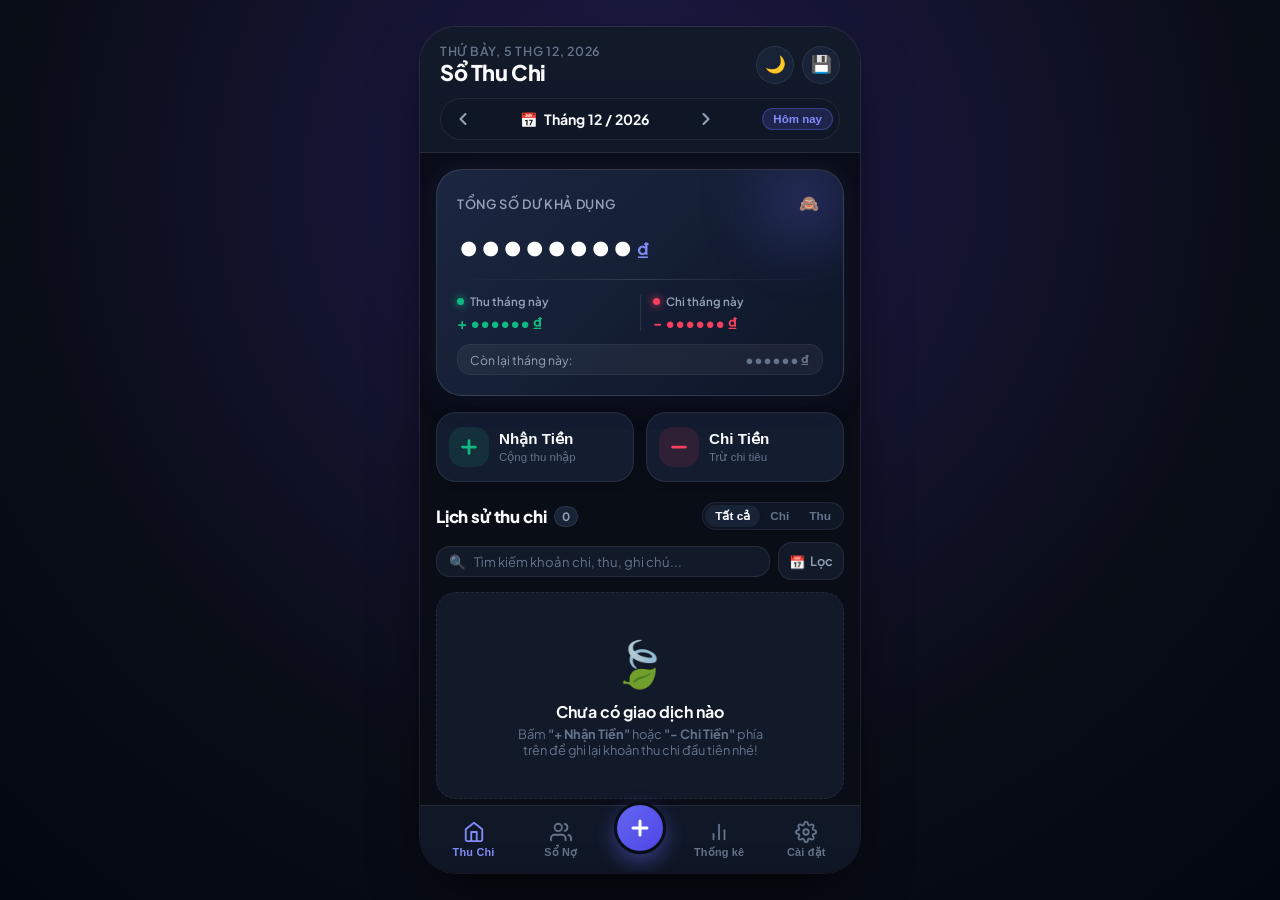
==== commit d9d892ef: "Fix startup sync popup, add beautiful cloud restore modal, and fix search input squishing" ====
--- a/expense-tracker-app/android/app/src/main/assets/index.html
+++ b/expense-tracker-app/android/app/src/main/assets/index.html
@@ -145,7 +145,7 @@
               <div class="date-filter-box" id="date-filter-box" title="Bấm để lọc theo khoảng ngày (quý, nửa năm, năm...)">
                 <button type="button" class="btn-date-filter" id="btn-date-filter" aria-label="Lọc theo khoảng ngày">
                   <span class="date-icon">📅</span>
-                  <span id="date-filter-text" class="date-text">Lọc ngày</span>
+                  <span id="date-filter-text" class="date-text">Lọc</span>
                 </button>
                 <button type="button" class="btn-clear-date" id="btn-clear-date" title="Xóa lọc ngày, xem cả tháng" style="display: none;" aria-label="Xóa lọc ngày">✕</button>
               </div>
@@ -273,12 +273,17 @@
                   </div>
                 </div>
               </div>
-              <div style="display: flex; gap: 8px;">
-                <button type="button" id="btn-manual-sync" class="setting-action-btn primary" style="flex: 1; padding: 10px; font-size: 0.82rem; background: #6366f1;">
-                  🔄 Đồng bộ ngay
-                </button>
-                <button type="button" id="btn-logout" class="setting-action-btn" style="padding: 10px 14px; font-size: 0.82rem;">
-                  Đăng xuất
+              <div style="display: flex; flex-direction: column; gap: 8px;">
+                <div style="display: flex; gap: 8px;">
+                  <button type="button" id="btn-manual-sync" class="setting-action-btn primary" style="flex: 1; padding: 10px; font-size: 0.82rem; background: #6366f1;">
+                    🔄 Tải lên mây
+                  </button>
+                  <button type="button" id="btn-cloud-restore" class="setting-action-btn" style="flex: 1; padding: 10px; font-size: 0.82rem; background: rgba(99, 102, 241, 0.15); color: #6366f1; border: 1px solid rgba(99, 102, 241, 0.3);">
+                    ☁️ Tải về máy
+                  </button>
+                </div>
+                <button type="button" id="btn-logout" class="setting-action-btn" style="width: 100%; padding: 8px; font-size: 0.8rem; background: transparent; color: var(--text-muted); border-color: var(--border-color);">
+                  Đăng xuất tài khoản
                 </button>
               </div>
             </div>
@@ -586,6 +591,46 @@
         </div>
       </div>
 
+      <!-- MODAL: CONFIRM CLOUD RESTORE (ĐẸP MẮT THEO THIẾT KẾ APP) -->
+      <div class="modal-dialog-backdrop" id="dialog-cloud-restore-backdrop" style="display: none;">
+        <div class="modal-dialog" style="max-width: 360px;">
+          <div style="text-align: center; margin-bottom: 14px;">
+            <div style="width: 52px; height: 52px; border-radius: 50%; background: rgba(99, 102, 241, 0.15); color: #6366f1; font-size: 1.6rem; display: flex; align-items: center; justify-content: center; margin: 0 auto 10px auto; border: 2px solid rgba(99, 102, 241, 0.3);">
+              ☁️
+            </div>
+            <h4 class="dialog-title" style="margin: 0 0 6px 0; font-size: 1.1rem;">Khôi Phục Từ Đám Mây?</h4>
+            <p class="dialog-desc" style="font-size: 0.82rem; margin: 0; line-height: 1.45;">
+              Bản sao lưu trên đám mây của bạn gồm:
+            </p>
+          </div>
+
+          <!-- Summary card -->
+          <div style="background: var(--bg-card-subtle); border: 1px solid var(--border-color); border-radius: var(--radius-lg); padding: 12px 14px; margin-bottom: 14px;">
+            <div style="display: flex; justify-content: space-between; align-items: center; margin-bottom: 6px;">
+              <span style="font-size: 0.8rem; color: var(--text-secondary);">Giao dịch thu chi:</span>
+              <strong id="cloud-restore-tx-count" style="font-size: 0.95rem; color: var(--text-primary);">0 giao dịch</strong>
+            </div>
+            <div style="display: flex; justify-content: space-between; align-items: center; margin-bottom: 6px;">
+              <span style="font-size: 0.8rem; color: var(--text-secondary);">Hồ sơ sổ nợ:</span>
+              <strong id="cloud-restore-debt-count" style="font-size: 0.95rem; color: var(--text-primary);">0 người</strong>
+            </div>
+            <div style="display: flex; justify-content: space-between; align-items: center;">
+              <span style="font-size: 0.8rem; color: var(--text-secondary);">Số dư ban đầu:</span>
+              <strong id="cloud-restore-init-bal" class="green-text" style="font-size: 0.9rem;">0 ₫</strong>
+            </div>
+          </div>
+
+          <p style="font-size: 0.74rem; color: var(--text-muted); margin: 0 0 16px 0; line-height: 1.4; text-align: center;">
+            ⚠️ Dữ liệu tải về sẽ thay thế dữ liệu hiện tại trên thiết bị này.
+          </p>
+
+          <div class="dialog-buttons" style="display: flex; gap: 8px;">
+            <button type="button" class="dialog-btn secondary" id="btn-cancel-cloud-restore" style="flex: 1; padding: 11px; font-size: 0.82rem;">Hủy bỏ</button>
+            <button type="button" class="dialog-btn primary" id="btn-confirm-cloud-restore" style="flex: 1; padding: 11px; font-size: 0.82rem; font-weight: 800; background: #6366f1;">Tải về ngay</button>
+          </div>
+        </div>
+      </div>
+
       <!-- MODAL: CREATE / ADD DEBT (CHO VAY / VAY THÊM) -->
       <div class="bottom-sheet-backdrop" id="modal-debt-create-backdrop" style="display: none;"></div>
       <div class="bottom-sheet" id="modal-debt-create" style="display: none;">
--- a/expense-tracker-app/android/app/src/main/assets/style.css
+++ b/expense-tracker-app/android/app/src/main/assets/style.css
@@ -838,6 +838,8 @@
 
 .search-box input {
   flex: 1;
+  min-width: 0;
+  width: 100%;
   background: transparent;
   border: none;
   outline: none;
@@ -857,6 +859,7 @@
   cursor: pointer;
   font-size: 0.8rem;
   padding: 2px 6px;
+  flex-shrink: 0;
 }
 
 /* Search & Date Filter Row */
@@ -864,6 +867,7 @@
   display: flex;
   align-items: center;
   gap: 8px;
+  width: 100%;
 }
 
 .search-filter-row .search-box {
@@ -884,6 +888,15 @@
   transition: var(--transition);
   flex-shrink: 0;
   cursor: pointer;
+  white-space: nowrap;
+}
+
+.date-filter-box .date-text {
+  font-size: 0.8rem;
+  max-width: 70px;
+  overflow: hidden;
+  text-overflow: ellipsis;
+  white-space: nowrap;
 }
 
 .date-filter-box:hover {
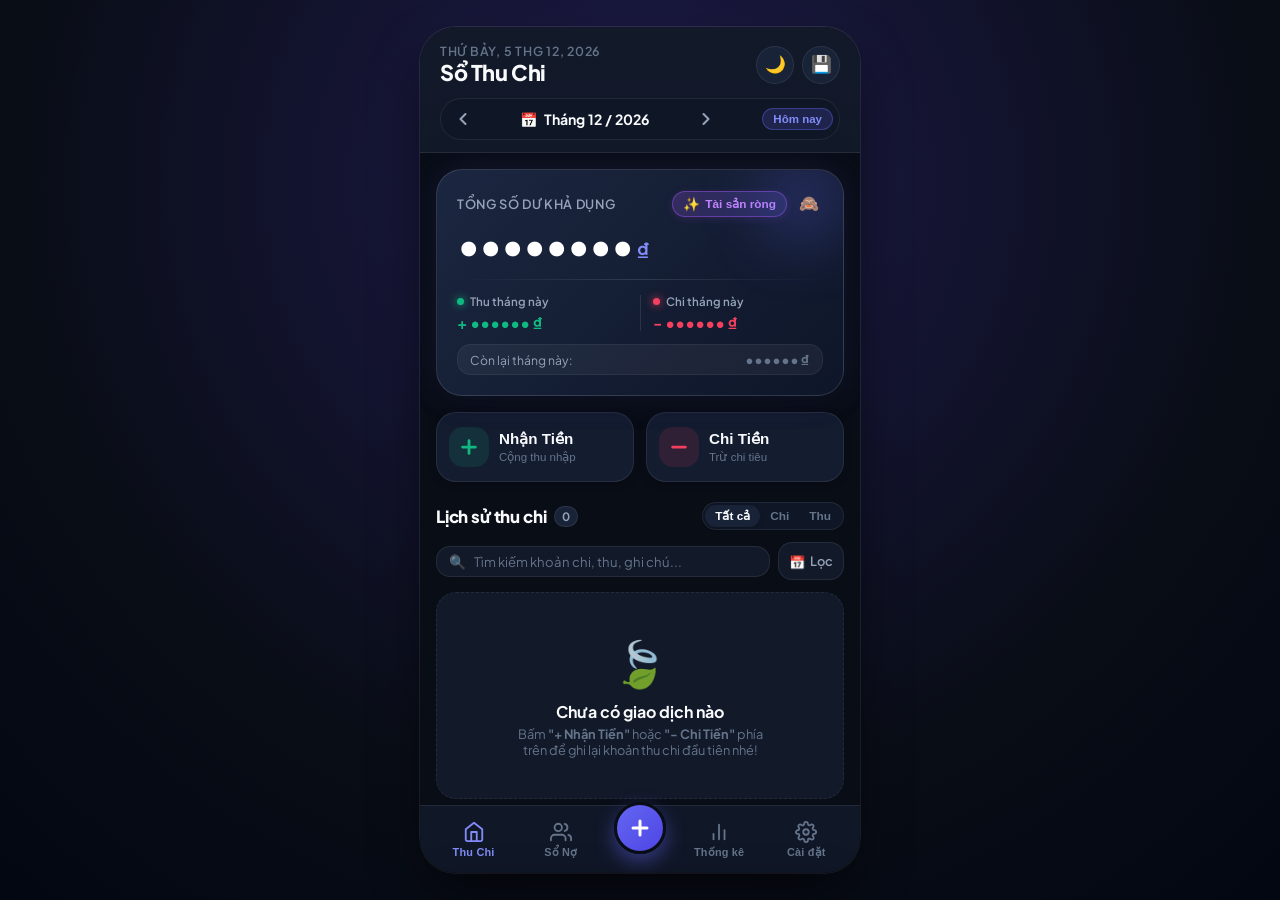
==== commit 64e787e2: "feat: add income category breakdown toggle and AI Net Worth asset appraisal" ====
--- a/expense-tracker-app/android/app/src/main/assets/index.html
+++ b/expense-tracker-app/android/app/src/main/assets/index.html
@@ -63,9 +63,15 @@
             <div class="balance-card-glow"></div>
             <div class="balance-top">
               <span class="balance-label">Tổng số dư khả dụng</span>
-              <button class="balance-eye-btn" id="btn-toggle-balance-privacy" title="Ẩn/Hiện số tiền">
-                <span id="balance-eye-icon">👁️</span>
-              </button>
+              <div class="balance-top-actions">
+                <button type="button" class="balance-ai-btn" id="btn-open-net-worth" title="Tài sản ròng & Thẩm định AI">
+                  <span class="ai-sparkle-icon">✨</span>
+                  <span class="ai-btn-text">Tài sản ròng</span>
+                </button>
+                <button type="button" class="balance-eye-btn" id="btn-toggle-balance-privacy" title="Ẩn/Hiện số tiền">
+                  <span id="balance-eye-icon">👁️</span>
+                </button>
+              </div>
             </div>
             <div class="balance-amount-wrapper">
               <h2 class="balance-amount" id="total-balance-display">0 <span class="currency-symbol">₫</span></h2>
@@ -187,9 +193,19 @@
               </div>
             </div>
 
-            <!-- Spending Breakdown by Category -->
+            <!-- Spending & Income Breakdown by Category -->
             <div class="breakdown-section">
-              <h4 class="breakdown-title">Chi tiết theo danh mục</h4>
+              <div class="breakdown-header-wrap">
+                <h4 class="breakdown-title">Chi tiết theo danh mục</h4>
+                <div class="stats-type-toggle">
+                  <button type="button" class="stats-type-btn expense-toggle active" id="btn-stats-expense">
+                    <span class="type-dot red"></span> Chi tiêu
+                  </button>
+                  <button type="button" class="stats-type-btn income-toggle" id="btn-stats-income">
+                    <span class="type-dot green"></span> Thu nhập
+                  </button>
+                </div>
+              </div>
               <div id="stats-category-list" class="stats-category-list">
                 <!-- Rendered via JS -->
               </div>
@@ -229,8 +245,80 @@
           </div>
         </section>
 
+        <!-- VIEW: NET WORTH & ASSETS (TÀI SẢN RÒNG & THẨM ĐỊNH AI) -->
+        <section id="view-assets" class="app-view">
+          <!-- BACK NAVIGATION & TOP ACTIONS -->
+          <div class="assets-top-bar">
+            <button type="button" class="btn-assets-back" id="btn-back-from-assets" title="Quay lại Thu Chi">
+              <svg width="18" height="18" viewBox="0 0 24 24" fill="none" stroke="currentColor" stroke-width="2.5" stroke-linecap="round" stroke-linejoin="round"><path d="M19 12H5M12 19l-7-7 7-7"/></svg>
+              <span>Thu Chi</span>
+            </button>
+            <h3 class="assets-view-title">💎 Tài Sản Ròng</h3>
+            <button type="button" class="btn-create-asset-top" id="btn-open-add-asset-top">
+              <span>+ Thêm</span>
+            </button>
+          </div>
+
+          <!-- NET WORTH OVERVIEW CARD -->
+          <div class="assets-overview-card">
+            <div class="assets-card-glow"></div>
+            <div class="assets-summary-top">
+              <span class="assets-summary-label">TỔNG TÀI SẢN RÒNG HIỆN TẠI</span>
+              <span class="assets-ai-badge">✨ Gemini AI Flash</span>
+            </div>
+            <h2 class="assets-networth-val" id="networth-total-display">0 ₫</h2>
+            <div class="assets-breakdown-grid">
+              <div class="assets-breakdown-item">
+                <span class="assets-mini-label">💵 Tiền mặt / Ví</span>
+                <strong class="assets-mini-val" id="networth-cash-display">0 ₫</strong>
+              </div>
+              <div class="assets-breakdown-item">
+                <span class="assets-mini-label">💎 Tài sản sở hữu</span>
+                <strong class="assets-mini-val purple-text" id="networth-assets-display">0 ₫</strong>
+              </div>
+              <div class="assets-breakdown-item">
+                <span class="assets-mini-label">🤝 Đang cho vay</span>
+                <strong class="assets-mini-val blue-text" id="networth-debts-display">0 ₫</strong>
+              </div>
+            </div>
+          </div>
+
+          <!-- ASSETS LIST HEADER -->
+          <div class="assets-list-header">
+            <h4 class="assets-section-title">Danh sách tài sản sở hữu (<span id="assets-count-label">0</span>)</h4>
+            <button type="button" class="btn-add-asset-pill" id="btn-open-add-asset">
+              <span>+ Thêm tài sản</span>
+            </button>
+          </div>
+
+          <!-- ASSETS LIST CONTAINER -->
+          <div class="assets-list-container" id="assets-list-container">
+            <!-- Rendered via JS -->
+          </div>
+        </section>
+
         <!-- VIEW 3: SETTINGS & BACKUP (CÀI ĐẶT & SAO LƯU) -->
         <section id="view-settings" class="app-view">
+          <!-- GEMINI AI API SETTINGS -->
+          <div class="settings-group" style="background: linear-gradient(135deg, rgba(139, 92, 246, 0.12) 0%, rgba(99, 102, 241, 0.08) 100%); border: 1px solid rgba(139, 92, 246, 0.35); border-radius: var(--radius-xl); padding: 18px; margin-bottom: 20px;">
+            <div style="display: flex; justify-content: space-between; align-items: center; margin-bottom: 8px;">
+              <h3 style="margin: 0; font-size: 1.02rem; font-weight: 800; color: var(--text-primary); display: flex; align-items: center; gap: 8px;">
+                🤖 Google Gemini AI Key
+              </h3>
+              <span style="font-size: 0.72rem; padding: 2px 8px; border-radius: 10px; font-weight: 700; background: rgba(16, 185, 129, 0.2); color: #10b981;">
+                Miễn phí
+              </span>
+            </div>
+            <p style="font-size: 0.8rem; color: var(--text-secondary); margin: 0 0 10px 0; line-height: 1.4;">
+              Dùng để thẩm định giá tài sản đồ cũ (Wave RSX, điện thoại, laptop...).
+            </p>
+            <div style="display: flex; gap: 8px;">
+              <input type="password" id="input-gemini-key" class="form-input" placeholder="Nhập Google Gemini API Key" style="font-size: 0.82rem; font-family: monospace;" />
+              <button type="button" id="btn-save-gemini-key" class="dialog-btn primary" style="white-space: nowrap; padding: 8px 14px; font-size: 0.82rem;">
+                Lưu Key
+              </button>
+            </div>
+          </div>
           <!-- CLOUD SYNC & GOOGLE ACCOUNT CARD -->
           <div class="settings-group" id="group-cloud-sync" style="background: linear-gradient(135deg, rgba(99, 102, 241, 0.12) 0%, rgba(6, 182, 212, 0.08) 100%); border: 1px solid rgba(99, 102, 241, 0.35); border-radius: var(--radius-xl); padding: 18px; margin-bottom: 20px;">
             <div style="display: flex; justify-content: space-between; align-items: center; margin-bottom: 10px;">
@@ -779,6 +867,58 @@
         </div>
       </div>
 
+      <!-- MODAL: ADD / EDIT ASSET (THẨM ĐỊNH TÀI SẢN AI) -->
+      <div class="bottom-sheet-backdrop" id="modal-asset-backdrop" style="display: none;"></div>
+      <div class="bottom-sheet" id="modal-asset" style="display: none;">
+        <div class="sheet-drag-handle"></div>
+        <div class="sheet-header">
+          <h3 class="sheet-title" id="asset-modal-title">✨ Thêm Tài Sản Mới</h3>
+          <button class="sheet-close-btn" id="modal-asset-close-btn" aria-label="Đóng">&times;</button>
+        </div>
+        <div class="sheet-body">
+          <!-- TÊN TÀI SẢN -->
+          <div class="form-group">
+            <label class="form-label">Tên tài sản sở hữu <span class="required">*</span></label>
+            <input type="text" id="input-asset-name" class="form-input" placeholder="Ví dụ: Xe Wave RSX 2021, Samsung Galaxy A05, Vàng SJC..." autocomplete="off" />
+            <small style="font-size: 0.72rem; color: var(--text-muted); margin-top: 4px; display: block;">
+              💡 Ghi rõ tên hoặc năm/phiên bản để AI định giá chính xác nhất.
+            </small>
+          </div>
+
+          <!-- CHỌN BIỂU TƯỢNG (ICON) -->
+          <div class="form-group">
+            <label class="form-label">Chọn biểu tượng</label>
+            <div class="asset-icon-grid" id="asset-icon-picker">
+              <button type="button" class="asset-icon-chip active" data-icon="🏍️">🏍️ Xe máy</button>
+              <button type="button" class="asset-icon-chip" data-icon="📱">📱 Điện thoại</button>
+              <button type="button" class="asset-icon-chip" data-icon="💻">💻 Laptop</button>
+              <button type="button" class="asset-icon-chip" data-icon="🚗">🚗 Ô tô</button>
+              <button type="button" class="asset-icon-chip" data-icon="🪙">🪙 Vàng/Bạc</button>
+              <button type="button" class="asset-icon-chip" data-icon="🏠">🏠 Nhà đất</button>
+              <button type="button" class="asset-icon-chip" data-icon="⌚">⌚ Đồng hồ</button>
+              <button type="button" class="asset-icon-chip" data-icon="📺">📺 Điện máy</button>
+              <button type="button" class="asset-icon-chip" data-icon="📦">📦 Khác</button>
+            </div>
+          </div>
+
+          <!-- TÙY CHỌN: NHẬP GIÁ THỦ CÔNG NẾU MUỐN -->
+          <div class="form-group">
+            <div style="display: flex; justify-content: space-between; align-items: center; margin-bottom: 6px;">
+              <label class="form-label" style="margin: 0;">Giá trị ước tính (VNĐ)</label>
+              <span style="font-size: 0.72rem; color: #a855f7; font-weight: 600;">✨ Tự động bởi Gemini Flash</span>
+            </div>
+            <input type="text" id="input-asset-price" class="form-input" placeholder="Để trống để AI tự định giá" inputmode="numeric" />
+          </div>
+
+          <!-- SUBMIT BUTTON -->
+          <div class="modal-actions">
+            <button type="button" class="btn-submit" id="btn-save-asset" style="background: linear-gradient(135deg, #8b5cf6 0%, #6366f1 100%); box-shadow: 0 4px 15px rgba(139, 92, 246, 0.4);">
+              <span id="btn-save-asset-text">✨ Thẩm Định Giá Bằng AI & Lưu</span>
+            </button>
+          </div>
+        </div>
+      </div>
+
       <!-- TOAST NOTIFICATION -->
       <div class="toast-message" id="toast"></div>
 
--- a/expense-tracker-app/android/app/src/main/assets/style.css
+++ b/expense-tracker-app/android/app/src/main/assets/style.css
@@ -1221,11 +1221,58 @@
   margin-top: 2px;
 }
 
+.breakdown-header-wrap {
+  margin-bottom: 14px;
+}
+
 .breakdown-title {
   font-size: 0.95rem;
   font-weight: 700;
-  margin-bottom: 14px;
-  color: var(--text-primary);
+  margin-bottom: 10px;
+  color: var(--text-primary);
+}
+
+.stats-type-toggle {
+  display: grid;
+  grid-template-columns: 1fr 1fr;
+  background: var(--bg-input);
+  border: 1px solid var(--border-color);
+  border-radius: var(--radius-md);
+  padding: 4px;
+  gap: 4px;
+}
+
+body.theme-light .stats-type-toggle {
+  background: #f1f5f9;
+  border-color: rgba(0, 0, 0, 0.06);
+}
+
+.stats-type-btn {
+  display: flex;
+  align-items: center;
+  justify-content: center;
+  gap: 6px;
+  padding: 8px 12px;
+  border: none;
+  background: transparent;
+  color: var(--text-muted);
+  font-size: 0.82rem;
+  font-weight: 700;
+  border-radius: var(--radius-sm);
+  cursor: pointer;
+  transition: var(--transition);
+}
+
+.stats-type-btn.expense-toggle.active {
+  background: var(--expense-red-bg);
+  color: var(--expense-red);
+  box-shadow: 0 2px 8px var(--expense-red-glow);
+}
+
+.stats-type-btn.income-toggle.active {
+  background: var(--income-green-bg);
+  color: var(--income-green);
+  box-shadow: 0 2px 8px var(--income-green-glow);
 }
 
 .stats-category-list {
@@ -1645,6 +1692,15 @@
   width: 8px;
   height: 8px;
   border-radius: 50%;
+  display: inline-block;
+}
+
+.type-dot.red {
+  background-color: var(--expense-red);
+}
+
+.type-dot.green {
+  background-color: var(--income-green);
 }
 
 .type-btn.expense-toggle.active {
@@ -2294,3 +2350,395 @@
 .btn-delete-record:hover {
   color: #ef4444;
 }
+
+/* =========================================================
+   NET WORTH & AI ASSET APPRAISAL
+   ========================================================= */
+
+.balance-top-actions {
+  display: flex;
+  align-items: center;
+  gap: 8px;
+}
+
+.balance-ai-btn {
+  display: flex;
+  align-items: center;
+  gap: 5px;
+  background: linear-gradient(135deg, rgba(168, 85, 247, 0.22) 0%, rgba(99, 102, 241, 0.2) 100%);
+  border: 1px solid rgba(168, 85, 247, 0.45);
+  border-radius: var(--radius-full);
+  padding: 4px 10px;
+  color: #c084fc;
+  font-size: 0.74rem;
+  font-weight: 700;
+  cursor: pointer;
+  transition: var(--transition);
+  box-shadow: 0 2px 8px rgba(168, 85, 247, 0.15);
+}
+
+.balance-ai-btn:hover {
+  transform: translateY(-1px);
+  background: linear-gradient(135deg, rgba(168, 85, 247, 0.35) 0%, rgba(99, 102, 241, 0.3) 100%);
+  box-shadow: 0 4px 12px rgba(168, 85, 247, 0.3);
+}
+
+.balance-ai-btn:active {
+  transform: translateY(0);
+}
+
+.ai-sparkle-icon {
+  font-size: 0.85rem;
+  display: inline-block;
+  animation: pulse-glow 2.2s infinite ease-in-out;
+}
+
+@keyframes pulse-glow {
+  0%, 100% { transform: scale(1); filter: drop-shadow(0 0 2px rgba(192, 132, 252, 0.6)); }
+  50% { transform: scale(1.15); filter: drop-shadow(0 0 6px rgba(192, 132, 252, 0.9)); }
+}
+
+.assets-top-bar {
+  display: flex;
+  align-items: center;
+  justify-content: space-between;
+  margin-bottom: 14px;
+}
+
+.btn-assets-back {
+  display: flex;
+  align-items: center;
+  gap: 6px;
+  background: var(--bg-card);
+  border: 1px solid var(--border-color);
+  border-radius: var(--radius-full);
+  padding: 6px 14px;
+  color: var(--text-primary);
+  font-size: 0.82rem;
+  font-weight: 700;
+  cursor: pointer;
+  transition: var(--transition);
+}
+
+.btn-assets-back:hover {
+  border-color: #6366f1;
+  color: #6366f1;
+}
+
+.assets-view-title {
+  margin: 0;
+  font-size: 1.05rem;
+  font-weight: 800;
+  color: var(--text-primary);
+}
+
+.btn-create-asset-top {
+  display: flex;
+  align-items: center;
+  gap: 4px;
+  background: linear-gradient(135deg, #8b5cf6 0%, #6366f1 100%);
+  color: #fff;
+  border: none;
+  border-radius: var(--radius-full);
+  padding: 6px 14px;
+  font-size: 0.8rem;
+  font-weight: 700;
+  cursor: pointer;
+  box-shadow: 0 3px 10px rgba(139, 92, 246, 0.35);
+  transition: var(--transition);
+}
+
+.btn-create-asset-top:hover {
+  transform: translateY(-1px);
+}
+
+.assets-overview-card {
+  position: relative;
+  background: linear-gradient(135deg, #1e1b4b 0%, #0f172a 100%);
+  border: 1px solid rgba(139, 92, 246, 0.35);
+  border-radius: var(--radius-2xl);
+  padding: 20px;
+  margin-bottom: 20px;
+  box-shadow: 0 10px 25px -5px rgba(139, 92, 246, 0.2);
+  overflow: hidden;
+}
+
+body.theme-light .assets-overview-card {
+  background: linear-gradient(135deg, #f5f3ff 0%, #ede9fe 100%);
+  border-color: rgba(139, 92, 246, 0.25);
+  box-shadow: 0 8px 20px rgba(139, 92, 246, 0.12);
+}
+
+.assets-summary-top {
+  display: flex;
+  justify-content: space-between;
+  align-items: center;
+  margin-bottom: 8px;
+}
+
+.assets-summary-label {
+  font-size: 0.72rem;
+  font-weight: 800;
+  letter-spacing: 0.05em;
+  color: #c084fc;
+}
+
+.assets-ai-badge {
+  font-size: 0.7rem;
+  font-weight: 700;
+  background: rgba(168, 85, 247, 0.2);
+  color: #c084fc;
+  border: 1px solid rgba(168, 85, 247, 0.35);
+  padding: 2px 8px;
+  border-radius: 12px;
+}
+
+.assets-networth-val {
+  font-size: 1.85rem;
+  font-weight: 900;
+  color: var(--text-primary);
+  margin: 4px 0 16px 0;
+  letter-spacing: -0.02em;
+}
+
+.assets-breakdown-grid {
+  display: grid;
+  grid-template-columns: 1fr 1fr 1fr;
+  gap: 8px;
+  background: rgba(0, 0, 0, 0.2);
+  border: 1px solid rgba(255, 255, 255, 0.06);
+  border-radius: var(--radius-lg);
+  padding: 12px;
+}
+
+body.theme-light .assets-breakdown-grid {
+  background: rgba(255, 255, 255, 0.6);
+  border-color: rgba(139, 92, 246, 0.15);
+}
+
+.assets-breakdown-item {
+  display: flex;
+  flex-direction: column;
+  gap: 3px;
+}
+
+.assets-mini-label {
+  font-size: 0.7rem;
+  color: var(--text-muted);
+  white-space: nowrap;
+  overflow: hidden;
+  text-overflow: ellipsis;
+}
+
+.assets-mini-val {
+  font-size: 0.85rem;
+  font-weight: 800;
+  color: var(--text-primary);
+  white-space: nowrap;
+  overflow: hidden;
+  text-overflow: ellipsis;
+}
+
+.purple-text {
+  color: #c084fc;
+}
+
+.blue-text {
+  color: #38bdf8;
+}
+
+.assets-list-header {
+  display: flex;
+  justify-content: space-between;
+  align-items: center;
+  margin-bottom: 12px;
+}
+
+.assets-section-title {
+  margin: 0;
+  font-size: 0.92rem;
+  font-weight: 700;
+  color: var(--text-primary);
+}
+
+.btn-add-asset-pill {
+  background: none;
+  border: none;
+  color: #a855f7;
+  font-size: 0.8rem;
+  font-weight: 700;
+  cursor: pointer;
+  transition: var(--transition);
+}
+
+.btn-add-asset-pill:hover {
+  color: #c084fc;
+}
+
+.assets-list-container {
+  display: flex;
+  flex-direction: column;
+  gap: 12px;
+  padding-bottom: 80px;
+}
+
+.asset-card {
+  display: flex;
+  align-items: center;
+  justify-content: space-between;
+  background: var(--bg-card);
+  border: 1px solid var(--border-color);
+  border-radius: var(--radius-xl);
+  padding: 14px 16px;
+  gap: 12px;
+  transition: var(--transition);
+}
+
+.asset-card:hover {
+  border-color: rgba(168, 85, 247, 0.35);
+  box-shadow: 0 4px 16px rgba(0, 0, 0, 0.15);
+}
+
+.asset-card-left {
+  display: flex;
+  align-items: center;
+  gap: 12px;
+  flex: 1;
+  min-width: 0;
+}
+
+.asset-icon-box {
+  width: 46px;
+  height: 46px;
+  border-radius: var(--radius-lg);
+  background: linear-gradient(135deg, rgba(168, 85, 247, 0.15) 0%, rgba(99, 102, 241, 0.15) 100%);
+  border: 1px solid rgba(168, 85, 247, 0.3);
+  display: flex;
+  align-items: center;
+  justify-content: center;
+  font-size: 1.45rem;
+  flex-shrink: 0;
+}
+
+.asset-info {
+  display: flex;
+  flex-direction: column;
+  gap: 3px;
+  min-width: 0;
+}
+
+.asset-name {
+  font-size: 0.95rem;
+  font-weight: 800;
+  color: var(--text-primary);
+  white-space: nowrap;
+  overflow: hidden;
+  text-overflow: ellipsis;
+}
+
+.asset-note {
+  font-size: 0.74rem;
+  color: var(--text-secondary);
+  line-height: 1.3;
+  display: -webkit-box;
+  -webkit-line-clamp: 2;
+  -webkit-box-orient: vertical;
+  overflow: hidden;
+}
+
+.asset-time {
+  font-size: 0.68rem;
+  color: var(--text-muted);
+}
+
+.asset-card-right {
+  display: flex;
+  flex-direction: column;
+  align-items: flex-end;
+  gap: 6px;
+  flex-shrink: 0;
+}
+
+.asset-price {
+  font-size: 1.05rem;
+  font-weight: 900;
+  color: var(--text-primary);
+  letter-spacing: -0.01em;
+}
+
+.asset-actions {
+  display: flex;
+  align-items: center;
+  gap: 6px;
+}
+
+.btn-asset-action {
+  width: 32px;
+  height: 32px;
+  border-radius: var(--radius-full);
+  background: var(--bg-input);
+  border: 1px solid var(--border-color);
+  color: var(--text-secondary);
+  display: flex;
+  align-items: center;
+  justify-content: center;
+  cursor: pointer;
+  transition: var(--transition);
+  font-size: 0.85rem;
+}
+
+.btn-asset-action:hover {
+  background: var(--bg-hover);
+  color: var(--text-primary);
+}
+
+.btn-asset-action.reappraise:hover {
+  color: #a855f7;
+  border-color: #a855f7;
+  background: rgba(168, 85, 247, 0.12);
+}
+
+.btn-asset-action.delete:hover {
+  color: #ef4444;
+  border-color: #ef4444;
+  background: rgba(239, 68, 68, 0.12);
+}
+
+.spin-animation {
+  animation: spin-kf 0.8s linear infinite;
+  display: inline-block;
+}
+
+@keyframes spin-kf {
+  0% { transform: rotate(0deg); }
+  100% { transform: rotate(360deg); }
+}
+
+.asset-icon-grid {
+  display: grid;
+  grid-template-columns: repeat(3, 1fr);
+  gap: 6px;
+  margin-top: 6px;
+}
+
+.asset-icon-chip {
+  display: flex;
+  align-items: center;
+  justify-content: center;
+  gap: 4px;
+  padding: 8px 6px;
+  background: var(--bg-input);
+  border: 1px solid var(--border-color);
+  border-radius: var(--radius-md);
+  color: var(--text-secondary);
+  font-size: 0.78rem;
+  font-weight: 700;
+  cursor: pointer;
+  transition: var(--transition);
+}
+
+.asset-icon-chip.active {
+  background: rgba(168, 85, 247, 0.2);
+  border-color: #a855f7;
+  color: #c084fc;
+}
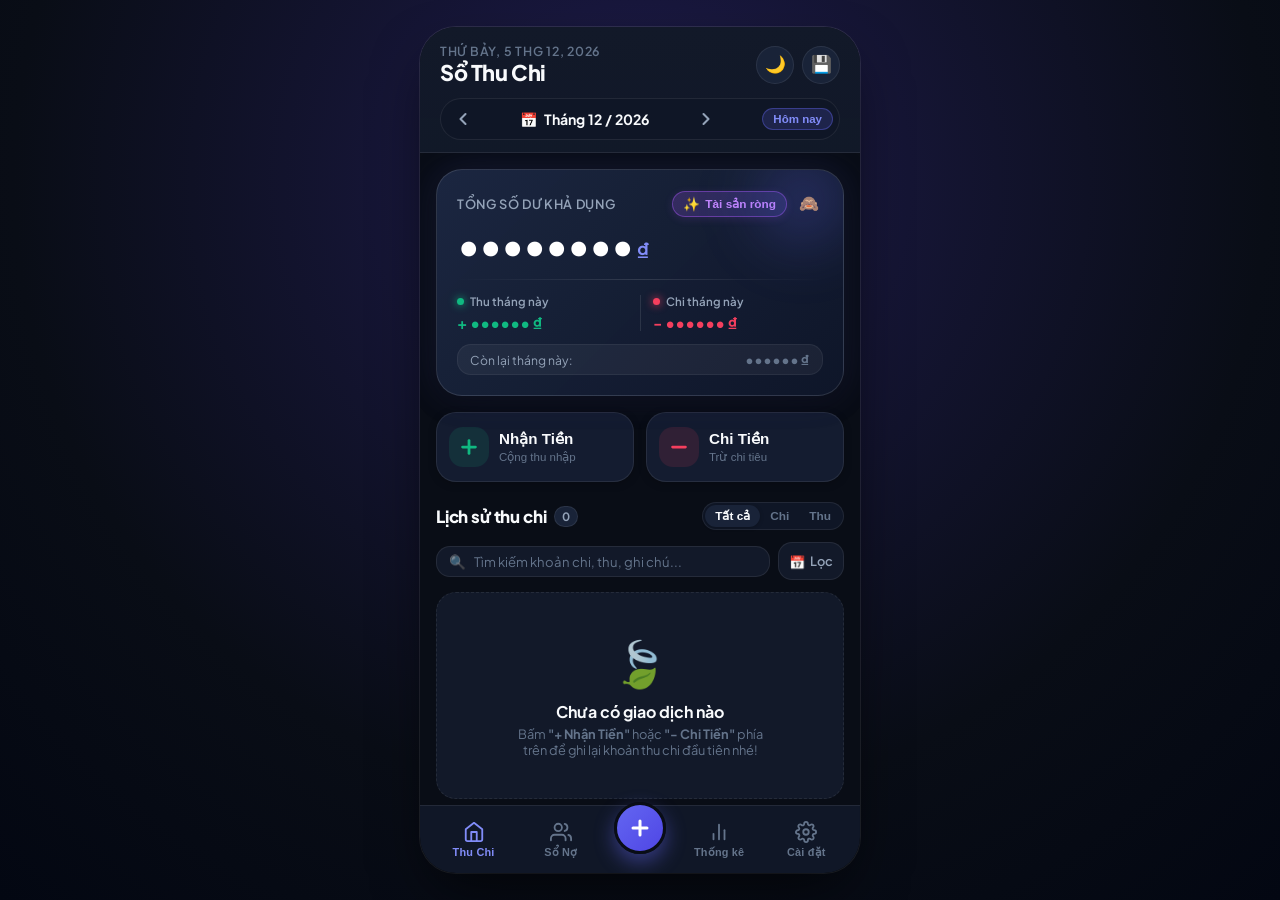
==== commit 2a229f25: "fix: resolve layout overlap on Android WebView and route FAB button to current view" ====
--- a/expense-tracker-app/android/app/src/main/assets/index.html
+++ b/expense-tracker-app/android/app/src/main/assets/index.html
@@ -495,8 +495,8 @@
       </nav>
 
       <!-- BOTTOM SHEET MODAL: ADD / EDIT TRANSACTION -->
-      <div class="bottom-sheet-backdrop" id="modal-backdrop"></div>
-      <div class="bottom-sheet" id="modal-tx">
+      <div class="bottom-sheet-backdrop" id="modal-backdrop" style="display: none;"></div>
+      <div class="bottom-sheet" id="modal-tx" style="display: none;">
         <div class="sheet-drag-handle"></div>
         <div class="sheet-header">
           <h3 class="sheet-title" id="sheet-title">Thêm Giao Dịch Mới</h3>
--- a/expense-tracker-app/android/app/src/main/assets/style.css
+++ b/expense-tracker-app/android/app/src/main/assets/style.css
@@ -327,14 +327,18 @@
   font-family: var(--font-family);
   background-color: #030712;
   color: var(--text-primary);
-  overflow-x: hidden;
+  overflow: hidden;
+  position: fixed;
   user-select: none;
   -webkit-font-smoothing: antialiased;
 }
 
 /* Desktop Presentation Viewport */
 .app-viewport {
-  min-height: 100vh;
+  width: 100%;
+  height: 100%;
+  height: 100dvh;
+  overflow: hidden;
   display: flex;
   align-items: center;
   justify-content: center;
@@ -352,7 +356,8 @@
 .mobile-container {
   width: 100%;
   max-width: 440px;
-  height: 100vh;
+  height: 100%;
+  height: 100dvh;
   background-color: var(--bg-app);
   display: flex;
   flex-direction: column;
@@ -1587,11 +1592,13 @@
   backdrop-filter: blur(4px);
   z-index: 40;
   opacity: 0;
+  display: none;
   pointer-events: none;
   transition: opacity 0.3s ease;
 }
 
 .bottom-sheet-backdrop.active {
+  display: block;
   opacity: 1;
   pointer-events: auto;
 }
@@ -1601,7 +1608,7 @@
   bottom: 0;
   left: 0;
   width: 100%;
-  max-height: 90vh;
+  max-height: 86vh;
   background: var(--bg-surface);
   border-top-left-radius: 28px;
   border-top-right-radius: 28px;
@@ -1610,12 +1617,14 @@
   z-index: 50;
   transform: translateY(100%);
   transition: transform 0.32s cubic-bezier(0.16, 1, 0.3, 1);
-  display: flex;
+  display: none;
   flex-direction: column;
   overflow: hidden;
+  padding-bottom: env(safe-area-inset-bottom, 20px);
 }
 
 .bottom-sheet.active {
+  display: flex;
   transform: translateY(0);
 }
 
@@ -1656,7 +1665,7 @@
 }
 
 .sheet-body {
-  padding: 16px 20px 24px 20px;
+  padding: 16px 20px calc(70px + env(safe-area-inset-bottom, 24px)) 20px;
   overflow-y: auto;
   -webkit-overflow-scrolling: touch;
 }
@@ -2742,3 +2751,12 @@
   border-color: #a855f7;
   color: #c084fc;
 }
+
+#modal-asset .modal-actions {
+  margin-top: 14px;
+  padding-bottom: 45px;
+}
+
+#modal-asset .btn-submit {
+  margin-bottom: 25px;
+}
